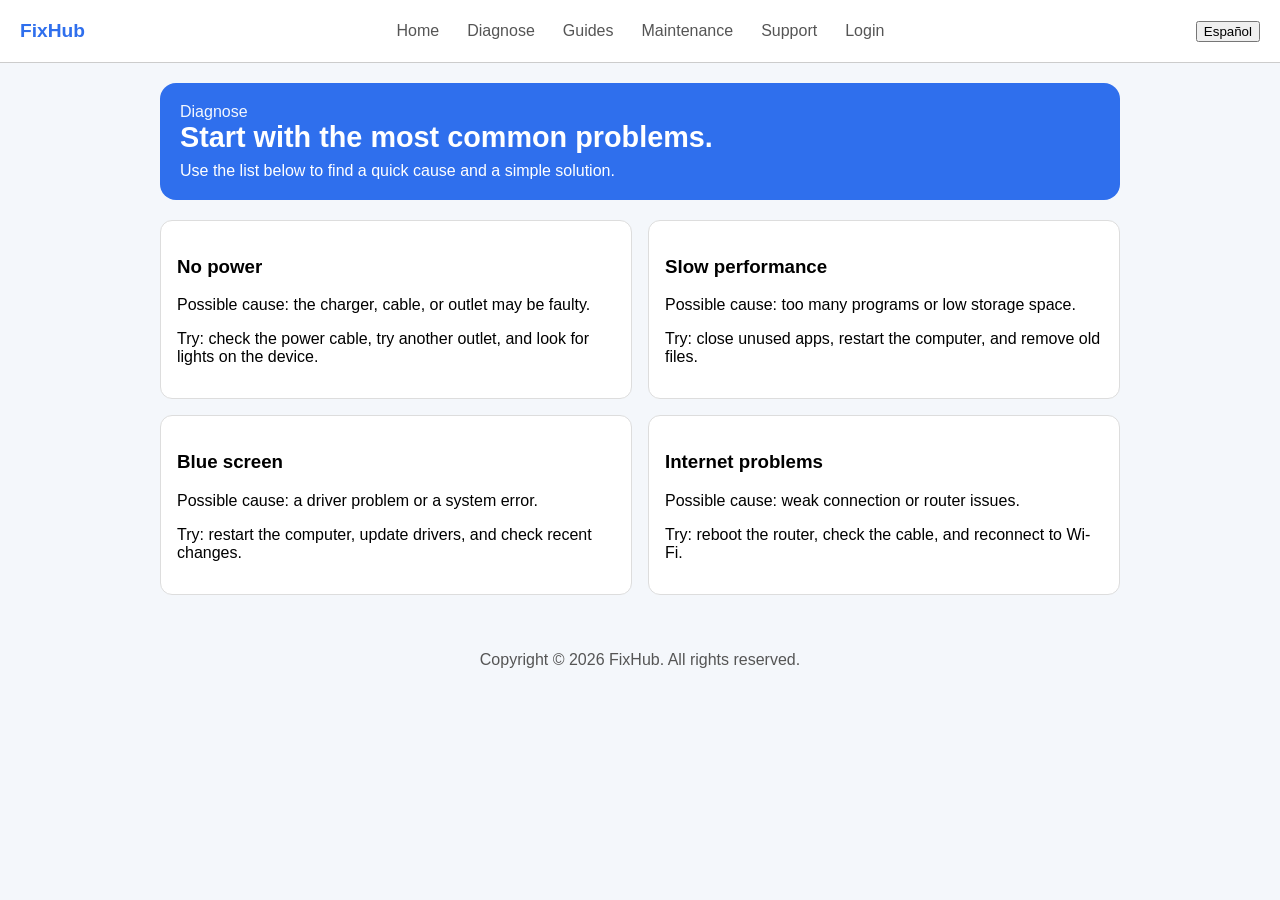
==== html/diagnose.html @ fea1ed96 "FixHub Files" ====
<!-- DIAGNOSE -->

<!DOCTYPE html>
<!-- PAGE LANGUAGE -->
<html lang="en">

<!-- HEAD BEGINNING -->
<head>
    <meta charset="UTF-8">
    <title>FixHub | Diagnose</title>
    <link rel="stylesheet" href="../css/myStyles.css">
</head>
<!-- HEAD ENDING -->

<!-- BODY BEGINNING -->
<body>
<!-- HEADER BEGINNING -->
<header class="header">
    <input type="checkbox" id="nav-toggle" class="nav-toggle">
    <a class="logo" href="index.html">FixHub</a>
    <label for="nav-toggle" class="hamburger"></label>
    <nav class="flex-nav" aria-label="navbar">
        <a href="index.html">Home</a>
        <a href="diagnose.html">Diagnose</a>
        <a href="guide.html">Guides</a>
        <a href="mainteinance.html">Maintenance</a>
        <a href="support.html">Support</a>
        <a class="login-btn" href="login.html">Login</a>
        <a class="logout-btn" href="../php/logout.php">Logout</a>
    </nav>
    <button id="langButton" class="lang-btn" type="button" aria-label="Switch language">Español</button>
</header>
<!-- HEADER ENDING -->

<!-- PAGE CONTENT BEGINNING -->
<main class="content">

<!-- PAGE HERO BEGINNING -->
<section class="hero">
    <div class="hero-content">
        <p class="tagline">Diagnose</p>
        <h1>Start with the most common problems.</h1>
        <p>Use the list below to find a quick cause and a simple solution.</p>
    </div>
</section>
<!-- PAGE HERO ENDING -->

<!-- DIAGNOSIS GRID BEGINNING -->
<section class="grid diag">


<!-- NO POWER -->
<article class="card">
    <h3>No power</h3>
    <p>Possible cause: the charger, cable, or outlet may be faulty.</p>
    <p>Try: check the power cable, try another outlet, and look for lights on the device.</p>
</article>

<!-- SLOW PERFORMANCE -->
<article class="card">
    <h3>Slow performance</h3>
    <p>Possible cause: too many programs or low storage space.</p>
    <p>Try: close unused apps, restart the computer, and remove old files.</p>
</article>

<!-- BLUE SCREEN -->
<article class="card">
    <h3>Blue screen</h3>
    <p>Possible cause: a driver problem or a system error.</p>
    <p>Try: restart the computer, update drivers, and check recent changes.</p>
</article>

<!-- INTERNET PROBLEMS -->
<article class="card">
    <h3>Internet problems</h3>
    <p>Possible cause: weak connection or router issues.</p>
    <p>Try: reboot the router, check the cable, and reconnect to Wi-Fi.</p>
</article>

</section>
<!-- DIAGNOSIS GRID ENDING -->

</main>
<!-- PAGE CONTENT ENDING -->

<!-- FOOTER BEGINNING -->
<footer class="footer">
    <p>Copyright © 2026 FixHub. All rights reserved.</p>
</footer>
<!-- FOOTER ENDING -->

<script src="../js/auth.js"></script>
</body> <!-- BODY ENDING -->
</html> <!-- HTML ENDING -->
---- css/myStyles.css ----
/* VARIABLES AND RESET */
/* This section defines global CSS variables and resets used across the whole site.
   It is shared by all HTML pages that include this stylesheet, such as index.html,
   diagnose.html, guide.html, login.html, etc. */
:root {
    --bg: #f4f7fb; /* Main page background color used in the app shell and auth pages. */
}

* {
    box-sizing: border-box; /* Ensures padding and borders are included inside each element's width/height. */
}

[hidden] {
    display: none !important;
}

.flex-nav a.login-btn,
.flex-nav a.logout-btn {
    display: none;
}

body {
    margin: 0; /* Removes default browser spacing around the page body. */
    font-family: Arial, Helvetica, sans-serif; /* Default typeface for all text in the project. */
    background: var(--bg); /* Applies the common soft-gray background to the page. */
}

a {
    color: inherit; /* Prevents links from forcing a different text color than their parent. */
    text-decoration: none; /* Removes default underline styling from links throughout the site. */
}

/* HEADER / NAVBAR beginning */
/* This block styles the top navigation bar displayed on pages such as index.html and all other sections.
   It sets the layout, spacing, colors, and the visual treatment of the logo and primary nav links. */
.header {
    display: flex; /* Makes the header content align in a single horizontal row. */
    justify-content: space-between; /* Pushes the logo to the left and the nav to the right. */
    align-items: center; /* Vertically centers everything inside the header. */
    padding: 16px 20px; /* Adds internal spacing around the header content. */
    background: #fff; /* White background for the top bar. */
    border-bottom: 1px solid #ccc; /* Subtle divider line under the header. */
}

.logo {
    font-size: 1.2rem; /* Sets the branding text size. */
    font-weight: 700; /* Makes the FixHub word stronger and more prominent. */
    color: #2f6fed; /* Blue brand color used for the logo. */
}

/* Desktop Navigation */
/* These rules control the main navigation layout on larger screens before the tablet/mobile breakpoints. */
.flex-nav {
    display: flex; /* Shows the nav items in a row. */
    flex-direction: row; /* Ensures they stay horizontally aligned. */
    gap: 12px; /* Adds consistent space between nav items. */
    align-items: center; /* Aligns text vertically within the nav row. */
}

.flex-nav a {
    padding: 6px 8px; /* Adds clickable space around each nav link. */
    color: #555; /* Neutral gray text for navigation item color. */
}

.flex-nav a:hover {
    color: #2f6fed; /* Blue hover color gives a subtle interactive highlight. */
}

.flex-nav a.logout-btn {
    color: #e53e3e;
}

.flex-nav a.logout-btn:hover {
    color: #b91c1c;
}

/* Hide mobile menu toggle on desktop */
/* The checkbox and hamburger icon are hidden on desktop because the full nav is already visible there. */
.nav-toggle {
    display: none;
}

.hamburger {
    display: none; /* Hidden by default; only used in mobile/tablet menu behavior. */
    width: 30px; /* Fixed width for the menu icon area. */
    height: 30px; /* Fixed height for consistent size. */
    background-image: url('../resources/menu.png'); /* Uses the custom menu icon asset in the resources folder. */
    background-size: contain; /* Scales the icon to fit the box without distortion. */
    background-repeat: no-repeat; /* Prevents tiling of the icon image. */
    background-position: center; /* Centers the icon visually inside its container. */
    cursor: pointer; /* Shows that the icon is clickable. */
    background-color: transparent; /* Keeps the background transparent so it blends with the header. */
    border: none; /* Removes the default button border. */
    padding: 0; /* Removes extra padding so the icon maintains its intended size. */
}

/* HEADER / NAVBAR ending */

/* RESPONSIVE NAVIGATION */
/* This section changes the header and navigation behavior when the viewport is smaller than desktop.
   It applies to all pages that use the shared layout, especially the home page and other content pages. */

/* Tablet Breakpoint (max-width: 1024px) */
/* This media query targets tablet-sized screens and keeps the navigation from feeling cramped.
   The header wraps onto multiple lines, the nav items spread more evenly, and the main content blocks
   switch into cleaner two-column proportions. */
@media (max-width: 1024px) {
    .header {
        flex-wrap: wrap; /* Allows the logo, nav, and language control to wrap when space runs tight. */
        gap: 12px 18px; /* Adds vertical and horizontal spacing between wrapped header elements. */
    }

    .flex-nav {
        display: flex; /* Keeps the nav visible and usable on tablets, instead of collapsing it. */
        flex: 1 1 100%; /* Makes the nav row take the full width of the header line before wrapping. */
        order: 3; /* Places the nav underneath the logo on smaller layouts. */
        flex-direction: row; /* Keeps links in a horizontal row for readability on tablet screens. */
        flex-wrap: wrap; /* Allows the nav items to wrap if there isn’t enough horizontal room. */
        justify-content: center; /* Centers the navigation links visually. */
        gap: 8px 14px; /* Creates compact spacing between links while preserving readability. */
        padding-top: 8px; /* Adds space between the nav and the header line above it. */
        border-top: 1px solid #ebeff5; /* Adds a soft divider line separating the nav from the header content. */
    }

    .flex-nav a {
        padding: 0; /* Removes extra clickable padding so the links sit cleaner without blue pill styling. */
        border-radius: 0; /* Keeps the nav links visually flat and minimal. */
        background: transparent; /* Removes any background fill that could distract from the layout. */
    }

    .hero {
        display: grid; /* Converts the hero section from a row layout to a cleaner grid layout on tablets. */
        grid-template-columns: 1.3fr 1fr; /* Gives the text column more space than the info panel column. */
        align-items: center; /* Keeps the two hero columns vertically aligned. */
    }

    .intro-panel {
        display: grid; /* Uses a 2-column configuration for the intro panel on tablet width. */
        grid-template-columns: 1.05fr 1.45fr; /* Gives the explanatory text column slightly more room. */
        align-items: center; /* Aligns the heading and paragraph sections vertically. */
        gap: 18px; /* Adds spacing between the title block and the body text. */
    }
}

/* Mobile Breakpoint (max-width: 768px) */
/* This media query is specifically for small mobile screens. It hides the desktop nav, shows the menu icon,
   and makes the nav appear as a collapsible vertical list triggered by the checkbox. */
@media (max-width: 768px) {
    .header {
        flex-wrap: wrap; /* Allows the header to wrap the logo and menu icon as needed. */
    }

    /* Show hamburger icon on mobile */
    .hamburger {
        display: block; /* Reveals the menu icon so the user can open the nav on phones. */
        order: 2; /* Places the icon after the logo in the header sequence. */
    }

    /* Hide nav by default on mobile */
    .flex-nav {
        display: none; /* Hides the nav list until the user taps the hamburger menu. */
        width: 100%; /* Makes the mobile nav span the full width under the header. */
        flex-direction: column; /* Stacks the links vertically for easy tapping. */
        gap: 0; /* Removes spacing between mobile links so they form a clean stacked list. */
        margin-top: 1rem; /* Adds space between the header and the hidden menu panel. */
        order: 3; /* Places the nav below the logo and menu icon. */
    }

    /* Show nav when checkbox is checked */
    .nav-toggle:checked ~ .flex-nav {
        display: flex; /* Displays the stacked mobile nav when the checkbox is checked by the hamburger label. */
    }

    .flex-nav a {
        padding: 10px 8px; /* Adds comfortable touch spacing to each menu item. */
    }

    /* Logo stays on first line on mobile */
    .logo {
        order: 1; /* Keeps the logo in the first slot of the header layout. */
    }
}

/* BUTTONS beginning */
/* These are the reusable call-to-action buttons used throughout the site, especially in the home hero section
   and on pages that need a standard primary or secondary action. */
.button {
    border: none; /* Removes default browser button border. */
    border-radius: 999px; /* Makes the buttons fully rounded for a modern pill shape. */
    padding: 8px 12px; /* Adds comfortable spacing inside the buttons. */
    background: #2f6fed; /* Primary blue button color used for the main action. */
    color: #fff; /* White text for strong contrast on blue buttons. */
    cursor: pointer; /* Shows click affordance. */
}

.button-primary {
    background: #1e56d6; /* Darker blue variation for the prominent CTA button. */
}

.button-secondary {
    background: #e8eefc; /* Light blue-gray background for secondary actions. */
    color: #2f6fed; /* Keeps the secondary text in the same blue brand color. */
}
/* BUTTONS ending*/

/* MAIN CONTAINER beginning */
/* This container controls the main content width and spacing on all primary pages, including index.html and other page templates. */
.content,
main {
    max-width: 1000px; /* Limits width so content does not stretch too wide on large screens. */
    margin: 0 auto; /* Centers the content block horizontally. */
    padding: 20px; /* Adds spacing around the main content area. */
}
/* MAIN CONTAINER ending */

.welcome-message {
    margin: 0 0 16px;
    color: #1e56d6;
    font-size: 1.35rem;
    font-weight: 700;
    text-align: center;
}

/* HERO SECTION beginning */
/* The hero block is the large promotional banner on the home page. It combines a headline, supporting text,
   CTA buttons, and a right-side information card in a single blue panel. */
.hero {
    display: flex; /* Uses a horizontal layout for the text and info panel. */
    gap: 20px; /* Adds space between the text column and the card column. */
    padding: 20px; /* Adds internal spacing inside the blue panel. */
    background: #2f6fed; /* Strong blue background gives the page a branded hero feel. */
    color: #fff; /* White text ensures readability over the blue background. */
    border-radius: 16px; /* Rounds the corners of the hero panel. */
    align-items: stretch; /* Makes both columns share the same height within the hero. */
    margin-bottom: 20px; /* Adds separation below the hero section. */
}

.hero-content {
    flex: 1; /* Allows the left text column to take available space. */
}

.hero h1 {
    margin: 0 0 8px; /* Removes default heading margin and adds space below the heading. */
    font-size: 1.8rem; /* Sets the main hero title size. */
}

.hero p {
    margin: 0; /* Removes default paragraph spacing in the hero content. */
}

/* Responsive Hero - Mobile (max-width: 768px) */
/* On mobile screens, the hero switches from a two-column card to a single-column stacked layout. */
@media (max-width: 768px) {
    .hero {
        flex-direction: column; /* Stacks the text and card vertically on small screens. */
        padding: 16px; /* Reduces spacing to fit narrow mobile screens better. */
    }

    .hero h1 {
        font-size: 1.5rem; /* Slightly reduces title size for smaller screens. */
    }
}

.hero-actions {
    display: flex; /* Puts the CTA buttons in a row. */
    gap: 10px; /* Adds spacing between the two buttons. */
    margin-top: 12px; /* Separates the button row from the hero paragraph. */
}

.hero-card {
    background: rgba(255, 255, 255, 0.15); /* Adds a subtle transparent white panel behind the right sidebar card. */
    padding: 16px; /* Creates spacing inside the card. */
    border-radius: 12px; /* Rounds the corners of the card. */
}

.tagline {
    opacity: 0.95; /* Slightly reduces contrast to make the uppercase/label text feel softer. */
    margin: 0 0 8px 0; /* Keeps spacing consistent around the label text. */
}
/* HERO SECTION ending */

/* INTRO PANEL beginning */
/* This section introduces the value proposition of the product beneath the hero banner, often used on the home page. */
.intro-panel {
    display: flex; /* Keeps the heading area and descriptive paragraph side by side on larger screens. */
    justify-content: space-between; /* Pushes the left heading block and right paragraph apart. */
    gap: 20px; /* Adds space between the columns. */
    margin-top: 20px; /* Creates space from the hero section above. */
    padding: 16px; /* Adds internal spacing to the panel. */
    background: #fff; /* White background for a clean card appearance. */
    border: 1px solid #ddd; /* Soft gray border to separate it from the page background. */
    border-radius: 12px; /* Rounds the panel corners. */
}
/* INTRO PANEL ending */

/* GRID CARDS beginning */
/* This block styles the reusable card grids used for feature tiles and other grouped content sections. */
.grid {
    display: grid; /* Establishes a CSS grid layout for all card groups. */
    gap: 16px; /* Gives consistent spacing between cards. */
    margin-top: 20px; /* Adds vertical space above each grid section. */
}

.grid.home {
    grid-template-columns: repeat(4, 1fr); /* Displays four equally sized feature cards across the home page. */
}

.grid.guides,
.grid.diag {
    grid-template-columns: repeat(2, 1fr); /* Uses a two-column layout for guide and diagnostic page listings. */
}

.card {
    background: #fff; /* White card background. */
    border: 1px solid #ddd; /* Light border with subtle separation from the page background. */
    border-radius: 12px; /* Rounds the corners to match the overall design language. */
    padding: 16px; /* Creates comfortable spacing inside each card. */
}

/* Responsive Grid - Tablet (max-width: 1024px) */
/* On tablets, feature cards reduce to two columns to prevent overly wide cards. */
@media (max-width: 1024px) {
    .grid.home {
        grid-template-columns: repeat(2, 1fr); /* Reflows the home feature cards from 4 columns to 2 columns. */
    }

    .grid.guides,
    .grid.diag {
        grid-template-columns: 1fr; /* Stacks guide and diagnose content into one column when space is limited. */
    }
}

/* Responsive Grid - Mobile (max-width: 768px) */
/* On phone screens, every content card collapses to a single column for easy reading. */
@media (max-width: 768px) {
    .grid.home {
        grid-template-columns: 1fr; /* Forces the home feature cards to stack vertically on mobile. */
    }

    .grid.guides,
    .grid.diag {
        grid-template-columns: 1fr; /* Keeps guide and diagnose lists readable in a single column. */
    }
}

.link {
    display: inline-block; /* Makes links behave like inline-block elements so spacing and margin work correctly. */
    margin-top: 10px; /* Adds space above the link relative to the nearby text. */
    color: #2f6fed; /* Uses the branded blue color for card links. */
}

.code-badge {
    display: inline-block; /* Treats the badge as a compact inline box that can size to its content. */
    padding: 4px 8px; /* Adds compact padding inside the badge. */
    background: #e8eefc; /* Light blue background to distinguish the badge visually. */
    border-radius: 999px; /* Makes the badge pill-shaped and modern. */
    color: #2f6fed; /* Keeps the badge text consistent with the site color palette. */
}

.actions {
    display: flex; /* Aligns action buttons or links in a row. */
    gap: 10px; /* Adds spacing between grouped action elements. */
    margin-top: 12px; /* Adds top spacing from previous content. */
}
/* GRID CARDS ending */

/* FOOTER beginning */
/* This footer styles the final site footer and keeps it simple, clean, and unobtrusive. */
.footer {
    text-align: center; /* Centers the footer content. */
    padding: 20px; /* Creates consistent spacing around the footer. */
    color: #555; /* Neutral gray text to keep the footer understated. */
}
/* FOOTER ending */

/* AUTH PAGES beginning */
/* This block styles the login/register-style pages, which use a two-panel layout with an intro section and a form card. */
.auth-body {
    min-height: 100vh; /* Forces the background and content area to fill the full viewport height. */
    background: var(--bg); /* Uses the global background color for consistent page appearance. */
}

.auth-page {
    max-width: 900px; /* Keeps auth content from becoming too wide on large screens. */
    margin: 20px auto 0; /* Centers the page and adds spacing above it. */
}

.auth-layout {
    display: grid; /* Uses a two-column grid for the intro panel and form. */
    grid-template-columns: 1fr 1fr; /* Divides the auth layout into equal columns. */
    gap: 16px; /* Adds space between the intro section and the form card. */
}

.auth-intro,
.auth-card {
    background: #fff; /* White cards keep the auth panels visually consistent. */
    border: 1px solid #ddd; /* Thin border to distinguish the panels from the page background. */
    border-radius: 12px; /* Rounds the corners for the auth panels. */
    padding: 16px; /* Adds internal spacing inside each panel. */
}

.auth-form {
    display: flex; /* Uses a column layout for form fields stacked vertically. */
    flex-direction: column; /* Stacks inputs and controls one below the other. */
    gap: 8px; /* Adds spacing between form elements. */
}

.auth-form input {
    padding: 8px; /* Gives input fields enough vertical and horizontal padding for usability. */
    border: 1px solid #ddd; /* Border matches the rest of the site's layout. */
    border-radius: 8px; /* Rounds the input corners for a modern appearance. */
}

.auth-link {
    margin-top: 10px; /* Adds spacing above the secondary login/register text. */
    color: #555; /* Neutral text color for the helper link row. */
}

.auth-link a {
    color: #2f6fed; /* Makes the link appear interactive and consistent with the brand blue. */
}

/* Responsive Auth Layout - Mobile (max-width: 768px) */
/* On small screens, the two-column auth layout collapses into a single-column stack. */
@media (max-width: 768px) {
    .auth-layout {
        grid-template-columns: 1fr; /* Forces the auth panels to stack vertically on mobile. */
    }

    .auth-page {
        margin: 20px auto 0; /* Keeps the same centered spacing on mobile. */
    }
}
/* AUTH PAGES ending */
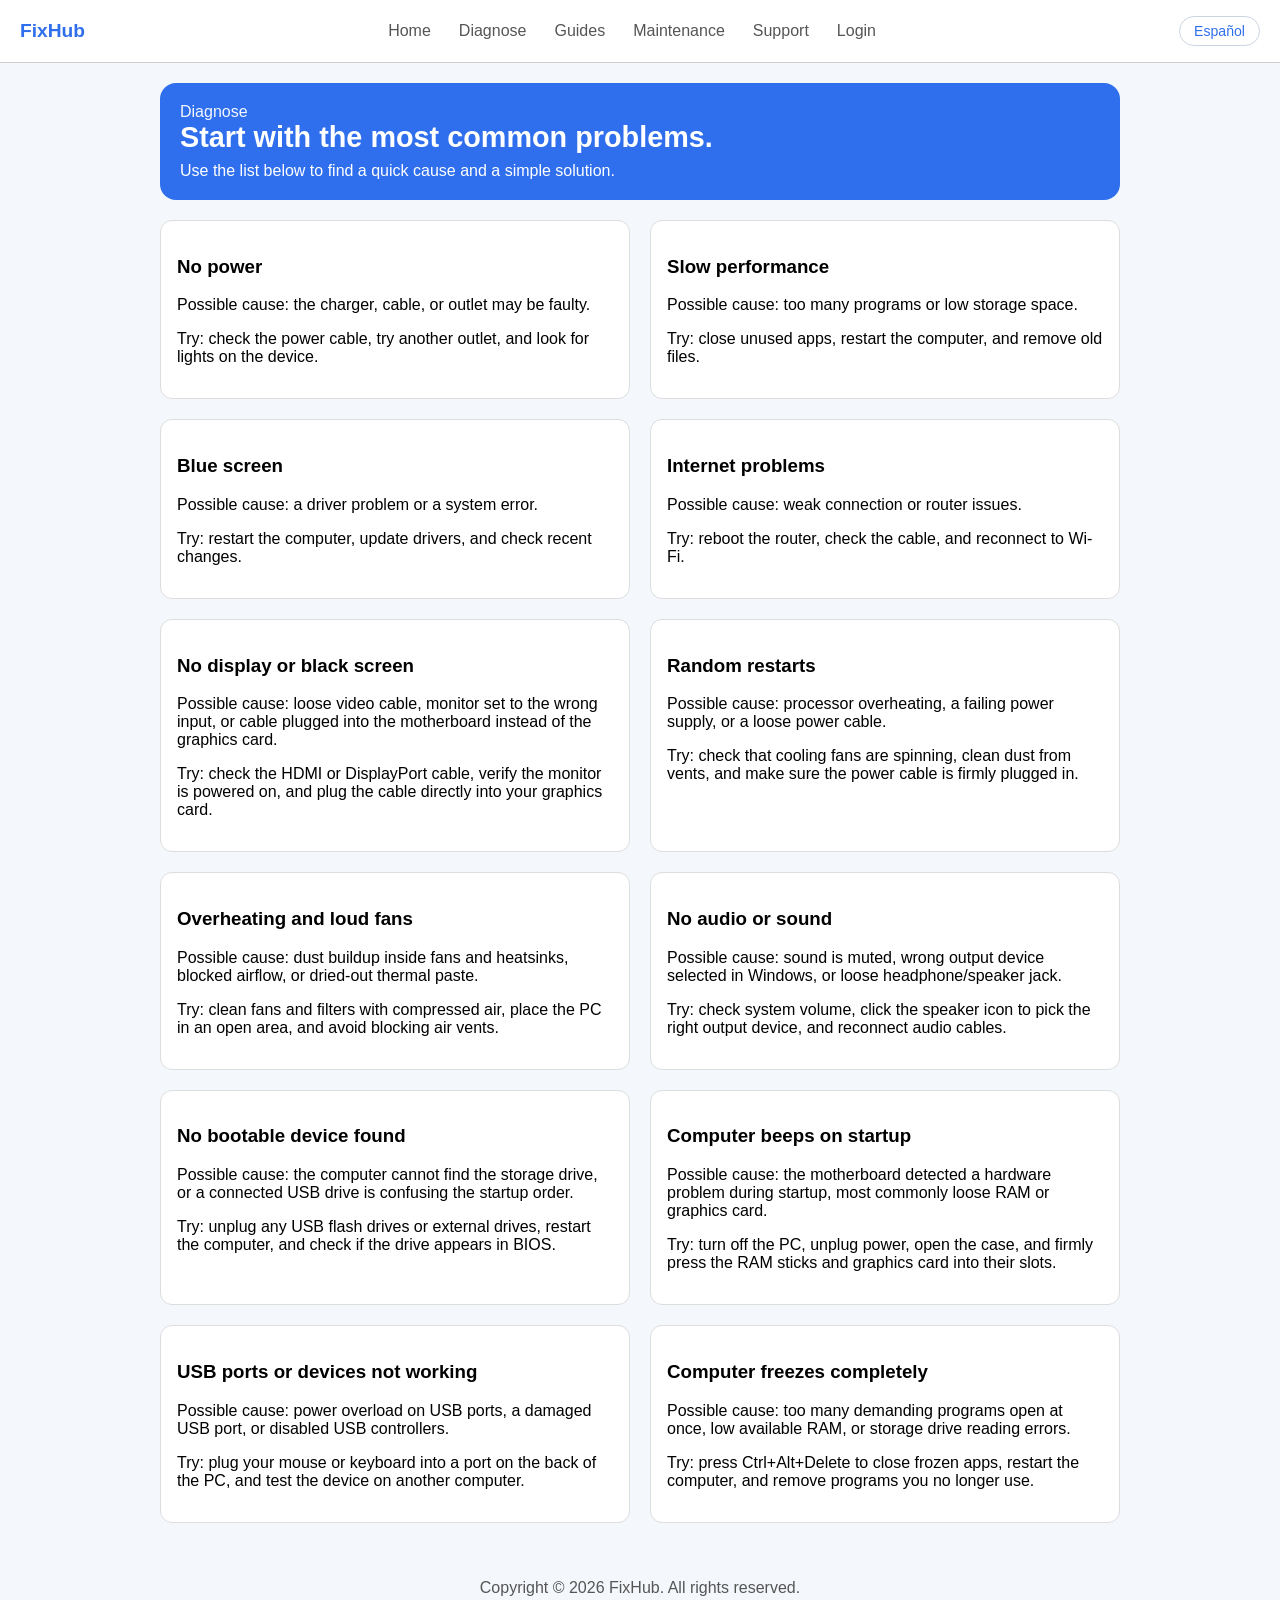
==== commit 0757a3bb: "We added content" ====
--- a/html/diagnose.html
+++ b/html/diagnose.html
@@ -5,90 +5,173 @@
 <html lang="en">
 
 <!-- HEAD BEGINNING -->
+
 <head>
     <meta charset="UTF-8">
+    <meta name="viewport" content="width=device-width, initial-scale=1.0">
     <title>FixHub | Diagnose</title>
     <link rel="stylesheet" href="../css/myStyles.css">
 </head>
 <!-- HEAD ENDING -->
 
 <!-- BODY BEGINNING -->
+
 <body>
-<!-- HEADER BEGINNING -->
-<header class="header">
-    <input type="checkbox" id="nav-toggle" class="nav-toggle">
-    <a class="logo" href="index.html">FixHub</a>
-    <label for="nav-toggle" class="hamburger"></label>
-    <nav class="flex-nav" aria-label="navbar">
-        <a href="index.html">Home</a>
-        <a href="diagnose.html">Diagnose</a>
-        <a href="guide.html">Guides</a>
-        <a href="mainteinance.html">Maintenance</a>
-        <a href="support.html">Support</a>
-        <a class="login-btn" href="login.html">Login</a>
-        <a class="logout-btn" href="../php/logout.php">Logout</a>
-    </nav>
-    <button id="langButton" class="lang-btn" type="button" aria-label="Switch language">Español</button>
-</header>
-<!-- HEADER ENDING -->
+    <script src="../js/translations.js"></script>
+    <!-- HEADER BEGINNING -->
+    <header class="header">
+        <input type="checkbox" id="nav-toggle" class="nav-toggle">
+        <a class="logo" href="index.html">FixHub</a>
+        <label for="nav-toggle" class="hamburger"></label>
+        <nav class="flex-nav" aria-label="navbar">
+            <a data-i18n-block="navHome" href="index.html">Home</a>
+            <a data-i18n-block="navDiagnose" href="diagnose.html">Diagnose</a>
+            <a data-i18n-block="navGuides" href="guide.html">Guides</a>
+            <a data-i18n-block="navMaintenance" href="mainteinance.html">Maintenance</a>
+            <a data-i18n-block="navSupport" href="support.html">Support</a>
+            <a data-i18n-block="navLogin" class="login-btn" href="login.html">Login</a>
+            <a data-i18n-block="navLogout" class="logout-btn" href="../php/logout.php">Logout</a>
+        </nav>
+        <button id="lang-btn" onclick="toggleLanguage()">Español</button>
+    </header>
+    <!-- HEADER ENDING -->
 
-<!-- PAGE CONTENT BEGINNING -->
-<main class="content">
+    <!-- PAGE CONTENT BEGINNING -->
+    <main class="content">
 
-<!-- PAGE HERO BEGINNING -->
-<section class="hero">
-    <div class="hero-content">
-        <p class="tagline">Diagnose</p>
-        <h1>Start with the most common problems.</h1>
-        <p>Use the list below to find a quick cause and a simple solution.</p>
-    </div>
-</section>
-<!-- PAGE HERO ENDING -->
+        <!-- PAGE HERO BEGINNING -->
+        <section class="hero">
+            <div class="hero-content">
+                <p data-i18n-block="heroDiagnoseTagline" class="tagline">Diagnose</p>
+                <h1 data-i18n-block="heroDiagnoseSubTitle">Start with the most common problems.</h1>
+                <p data-i18n-block="heroDiagnoseText">Use the list below to find a quick cause and a simple solution.
+                </p>
+            </div>
+        </section>
+        <!-- PAGE HERO ENDING -->
 
-<!-- DIAGNOSIS GRID BEGINNING -->
-<section class="grid diag">
+        <!-- DIAGNOSIS GRID BEGINNING -->
+        <section class="grid diag">
 
+            <!-- NO POWER -->
+            <article class="card">
+                <h3 data-i18n-block="heroDiagnoseNoPower">No power</h3>
+                <p data-i18n-block="heroDiagnoseNoPowerDesc">Possible cause: the charger, cable, or outlet may be
+                    faulty.</p>
+                <p data-i18n-block="heroDiagnoseNoPowerText">Try: check the power cable, try another outlet, and look
+                    for lights on the device.</p>
+            </article>
 
-<!-- NO POWER -->
-<article class="card">
-    <h3>No power</h3>
-    <p>Possible cause: the charger, cable, or outlet may be faulty.</p>
-    <p>Try: check the power cable, try another outlet, and look for lights on the device.</p>
-</article>
+            <!-- SLOW PERFORMANCE -->
+            <article class="card">
+                <h3 data-i18n-block="heroDiagnoseSlowPerformance">Slow performance</h3>
+                <p data-i18n-block="heroDiagnoseSlowPerformanceDesc">Possible cause: too many programs or low storage
+                    space.</p>
+                <p data-i18n-block="heroDiagnoseSlowPerformanceText">Try: close unused apps, restart the computer, and
+                    remove old files.</p>
+            </article>
 
-<!-- SLOW PERFORMANCE -->
-<article class="card">
-    <h3>Slow performance</h3>
-    <p>Possible cause: too many programs or low storage space.</p>
-    <p>Try: close unused apps, restart the computer, and remove old files.</p>
-</article>
+            <!-- BLUE SCREEN -->
+            <article class="card">
+                <h3 data-i18n-block="BlueScreenTitle">Blue screen</h3>
+                <p data-i18n-block="BlueScreenCause">Possible cause: a driver problem or a system error.</p>
+                <p data-i18n-block="BlueScreenTry">Try: restart the computer, update drivers, and check recent changes.
+                </p>
+            </article>
 
-<!-- BLUE SCREEN -->
-<article class="card">
-    <h3>Blue screen</h3>
-    <p>Possible cause: a driver problem or a system error.</p>
-    <p>Try: restart the computer, update drivers, and check recent changes.</p>
-</article>
+            <!-- INTERNET PROBLEMS -->
+            <article class="card">
+                <h3 data-i18n-block="InternetProblemTitle">Internet problems</h3>
+                <p data-i18n-block="InternetProblemCause">Possible cause: weak connection or router issues.</p>
+                <p data-i18n-block="InternetProblemTry">Try: reboot the router, check the cable, and reconnect to Wi-Fi.
+                </p>
+            </article>
 
-<!-- INTERNET PROBLEMS -->
-<article class="card">
-    <h3>Internet problems</h3>
-    <p>Possible cause: weak connection or router issues.</p>
-    <p>Try: reboot the router, check the cable, and reconnect to Wi-Fi.</p>
-</article>
+            <!-- NO DISPLAY / BLACK SCREEN -->
+            <article class="card">
+                <h3 data-i18n-block="DiagnoseNoDisplayTitle">No display or black screen</h3>
+                <p data-i18n-block="DiagnoseNoDisplayDesc">Possible cause: loose video cable, monitor set to the wrong
+                    input, or cable plugged into the motherboard instead of the graphics card.</p>
+                <p data-i18n-block="DiagnoseNoDisplayTry">Try: check the HDMI or DisplayPort cable, verify the monitor
+                    is powered on, and plug the cable directly into your graphics card.</p>
+            </article>
 
-</section>
-<!-- DIAGNOSIS GRID ENDING -->
+            <!-- RANDOM RESTARTS -->
+            <article class="card">
+                <h3 data-i18n-block="DiagnoseRandomRestartTitle">Random restarts</h3>
+                <p data-i18n-block="DiagnoseRandomRestartDesc">Possible cause: processor overheating, a failing power
+                    supply, or a loose power cable.</p>
+                <p data-i18n-block="DiagnoseRandomRestartTry">Try: check that cooling fans are spinning, clean dust from
+                    vents, and make sure the power cable is firmly plugged in.</p>
+            </article>
 
-</main>
-<!-- PAGE CONTENT ENDING -->
+            <!-- OVERHEATING & LOUD FANS -->
+            <article class="card">
+                <h3 data-i18n-block="DiagnoseOverheatingTitle">Overheating and loud fans</h3>
+                <p data-i18n-block="DiagnoseOverheatingDesc">Possible cause: dust buildup inside fans and heatsinks,
+                    blocked airflow, or dried-out thermal paste.</p>
+                <p data-i18n-block="DiagnoseOverheatingTry">Try: clean fans and filters with compressed air, place the
+                    PC in an open area, and avoid blocking air vents.</p>
+            </article>
 
-<!-- FOOTER BEGINNING -->
-<footer class="footer">
-    <p>Copyright © 2026 FixHub. All rights reserved.</p>
-</footer>
-<!-- FOOTER ENDING -->
+            <!-- NO AUDIO -->
+            <article class="card">
+                <h3 data-i18n-block="DiagnoseNoAudioTitle">No audio or sound</h3>
+                <p data-i18n-block="DiagnoseNoAudioDesc">Possible cause: sound is muted, wrong output device selected in
+                    Windows, or loose headphone/speaker jack.</p>
+                <p data-i18n-block="DiagnoseNoAudioTry">Try: check system volume, click the speaker icon to pick the
+                    right output device, and reconnect audio cables.</p>
+            </article>
 
-<script src="../js/auth.js"></script>
+            <!-- NO BOOTABLE DEVICE -->
+            <article class="card">
+                <h3 data-i18n-block="DiagnoseNoBootTitle">No bootable device found</h3>
+                <p data-i18n-block="DiagnoseNoBootDesc">Possible cause: the computer cannot find the storage drive, or a
+                    connected USB drive is confusing the startup order.</p>
+                <p data-i18n-block="DiagnoseNoBootTry">Try: unplug any USB flash drives or external drives, restart the
+                    computer, and check if the drive appears in BIOS.</p>
+            </article>
+
+            <!-- BEEP CODES -->
+            <article class="card">
+                <h3 data-i18n-block="DiagnoseBeepCodesTitle">Computer beeps on startup</h3>
+                <p data-i18n-block="DiagnoseBeepCodesDesc">Possible cause: the motherboard detected a hardware problem
+                    during startup, most commonly loose RAM or graphics card.</p>
+                <p data-i18n-block="DiagnoseBeepCodesTry">Try: turn off the PC, unplug power, open the case, and firmly
+                    press the RAM sticks and graphics card into their slots.</p>
+            </article>
+
+            <!-- USB PROBLEMS -->
+            <article class="card">
+                <h3 data-i18n-block="DiagnoseUsbProblemTitle">USB ports or devices not working</h3>
+                <p data-i18n-block="DiagnoseUsbProblemDesc">Possible cause: power overload on USB ports, a damaged USB
+                    port, or disabled USB controllers.</p>
+                <p data-i18n-block="DiagnoseUsbProblemTry">Try: plug your mouse or keyboard into a port on the back of
+                    the PC, and test the device on another computer.</p>
+            </article>
+
+            <!-- COMPUTER FREEZING -->
+            <article class="card">
+                <h3 data-i18n-block="DiagnoseFreezingTitle">Computer freezes completely</h3>
+                <p data-i18n-block="DiagnoseFreezingDesc">Possible cause: too many demanding programs open at once, low
+                    available RAM, or storage drive reading errors.</p>
+                <p data-i18n-block="DiagnoseFreezingTry">Try: press Ctrl+Alt+Delete to close frozen apps, restart the
+                    computer, and remove programs you no longer use.</p>
+            </article>
+
+        </section>
+        <!-- DIAGNOSIS GRID ENDING -->
+
+    </main>
+    <!-- PAGE CONTENT ENDING -->
+
+    <!-- FOOTER BEGINNING -->
+    <footer class="footer">
+        <p data-i18n-block="footerText">Copyright © 2026 FixHub. All rights reserved.</p>
+    </footer>
+    <!-- FOOTER ENDING -->
+
+    <script src="../js/auth.js"></script>
 </body> <!-- BODY ENDING -->
-</html> <!-- HTML ENDING -->
+
+</html> <!-- HTML ENDING -->
--- a/css/myStyles.css
+++ b/css/myStyles.css
@@ -3,11 +3,13 @@
    It is shared by all HTML pages that include this stylesheet, such as index.html,
    diagnose.html, guide.html, login.html, etc. */
 :root {
-    --bg: #f4f7fb; /* Main page background color used in the app shell and auth pages. */
+    --bg: #f4f7fb;
+    /* Main page background color used in the app shell and auth pages. */
 }
 
 * {
-    box-sizing: border-box; /* Ensures padding and borders are included inside each element's width/height. */
+    box-sizing: border-box;
+    /* Ensures padding and borders are included inside each element's width/height. */
 }
 
 [hidden] {
@@ -20,50 +22,71 @@
 }
 
 body {
-    margin: 0; /* Removes default browser spacing around the page body. */
-    font-family: Arial, Helvetica, sans-serif; /* Default typeface for all text in the project. */
-    background: var(--bg); /* Applies the common soft-gray background to the page. */
+    margin: 0;
+    /* Removes default browser spacing around the page body. */
+    font-family: Arial, Helvetica, sans-serif;
+    /* Default typeface for all text in the project. */
+    background: var(--bg);
+    /* Applies the common soft-gray background to the page. */
 }
 
 a {
-    color: inherit; /* Prevents links from forcing a different text color than their parent. */
-    text-decoration: none; /* Removes default underline styling from links throughout the site. */
+    color: inherit;
+    /* Prevents links from forcing a different text color than their parent. */
+    text-decoration: none;
+    /* Removes default underline styling from links throughout the site. */
 }
 
 /* HEADER / NAVBAR beginning */
 /* This block styles the top navigation bar displayed on pages such as index.html and all other sections.
    It sets the layout, spacing, colors, and the visual treatment of the logo and primary nav links. */
 .header {
-    display: flex; /* Makes the header content align in a single horizontal row. */
-    justify-content: space-between; /* Pushes the logo to the left and the nav to the right. */
-    align-items: center; /* Vertically centers everything inside the header. */
-    padding: 16px 20px; /* Adds internal spacing around the header content. */
-    background: #fff; /* White background for the top bar. */
-    border-bottom: 1px solid #ccc; /* Subtle divider line under the header. */
+    display: flex;
+    /* Makes the header content align in a single horizontal row. */
+    justify-content: space-between;
+    /* Pushes the logo to the left and the nav to the right. */
+    align-items: center;
+    /* Vertically centers everything inside the header. */
+    padding: 16px 20px;
+    /* Adds internal spacing around the header content. */
+    background: #fff;
+    /* White background for the top bar. */
+    border-bottom: 1px solid #ccc;
+    /* Subtle divider line under the header. */
 }
 
 .logo {
-    font-size: 1.2rem; /* Sets the branding text size. */
-    font-weight: 700; /* Makes the FixHub word stronger and more prominent. */
-    color: #2f6fed; /* Blue brand color used for the logo. */
+    font-size: 1.2rem;
+    /* Sets the branding text size. */
+    font-weight: 700;
+    /* Makes the FixHub word stronger and more prominent. */
+    color: #2f6fed;
+    /* Blue brand color used for the logo. */
 }
 
 /* Desktop Navigation */
 /* These rules control the main navigation layout on larger screens before the tablet/mobile breakpoints. */
 .flex-nav {
-    display: flex; /* Shows the nav items in a row. */
-    flex-direction: row; /* Ensures they stay horizontally aligned. */
-    gap: 12px; /* Adds consistent space between nav items. */
-    align-items: center; /* Aligns text vertically within the nav row. */
+    display: flex;
+    /* Shows the nav items in a row. */
+    flex-direction: row;
+    /* Ensures they stay horizontally aligned. */
+    gap: 12px;
+    /* Adds consistent space between nav items. */
+    align-items: center;
+    /* Aligns text vertically within the nav row. */
 }
 
 .flex-nav a {
-    padding: 6px 8px; /* Adds clickable space around each nav link. */
-    color: #555; /* Neutral gray text for navigation item color. */
+    padding: 6px 8px;
+    /* Adds clickable space around each nav link. */
+    color: #555;
+    /* Neutral gray text for navigation item color. */
 }
 
 .flex-nav a:hover {
-    color: #2f6fed; /* Blue hover color gives a subtle interactive highlight. */
+    color: #2f6fed;
+    /* Blue hover color gives a subtle interactive highlight. */
 }
 
 .flex-nav a.logout-btn {
@@ -81,17 +104,28 @@
 }
 
 .hamburger {
-    display: none; /* Hidden by default; only used in mobile/tablet menu behavior. */
-    width: 30px; /* Fixed width for the menu icon area. */
-    height: 30px; /* Fixed height for consistent size. */
-    background-image: url('../resources/menu.png'); /* Uses the custom menu icon asset in the resources folder. */
-    background-size: contain; /* Scales the icon to fit the box without distortion. */
-    background-repeat: no-repeat; /* Prevents tiling of the icon image. */
-    background-position: center; /* Centers the icon visually inside its container. */
-    cursor: pointer; /* Shows that the icon is clickable. */
-    background-color: transparent; /* Keeps the background transparent so it blends with the header. */
-    border: none; /* Removes the default button border. */
-    padding: 0; /* Removes extra padding so the icon maintains its intended size. */
+    display: none;
+    /* Hidden by default; only used in mobile/tablet menu behavior. */
+    width: 30px;
+    /* Fixed width for the menu icon area. */
+    height: 30px;
+    /* Fixed height for consistent size. */
+    background-image: url('../resources/menu.png');
+    /* Uses the custom menu icon asset in the resources folder. */
+    background-size: contain;
+    /* Scales the icon to fit the box without distortion. */
+    background-repeat: no-repeat;
+    /* Prevents tiling of the icon image. */
+    background-position: center;
+    /* Centers the icon visually inside its container. */
+    cursor: pointer;
+    /* Shows that the icon is clickable. */
+    background-color: transparent;
+    /* Keeps the background transparent so it blends with the header. */
+    border: none;
+    /* Removes the default button border. */
+    padding: 0;
+    /* Removes extra padding so the icon maintains its intended size. */
 }
 
 /* HEADER / NAVBAR ending */
@@ -106,39 +140,60 @@
    switch into cleaner two-column proportions. */
 @media (max-width: 1024px) {
     .header {
-        flex-wrap: wrap; /* Allows the logo, nav, and language control to wrap when space runs tight. */
-        gap: 12px 18px; /* Adds vertical and horizontal spacing between wrapped header elements. */
+        flex-wrap: wrap;
+        /* Allows the logo, nav, and language control to wrap when space runs tight. */
+        gap: 12px 18px;
+        /* Adds vertical and horizontal spacing between wrapped header elements. */
     }
 
     .flex-nav {
-        display: flex; /* Keeps the nav visible and usable on tablets, instead of collapsing it. */
-        flex: 1 1 100%; /* Makes the nav row take the full width of the header line before wrapping. */
-        order: 3; /* Places the nav underneath the logo on smaller layouts. */
-        flex-direction: row; /* Keeps links in a horizontal row for readability on tablet screens. */
-        flex-wrap: wrap; /* Allows the nav items to wrap if there isn’t enough horizontal room. */
-        justify-content: center; /* Centers the navigation links visually. */
-        gap: 8px 14px; /* Creates compact spacing between links while preserving readability. */
-        padding-top: 8px; /* Adds space between the nav and the header line above it. */
-        border-top: 1px solid #ebeff5; /* Adds a soft divider line separating the nav from the header content. */
+        display: flex;
+        /* Keeps the nav visible and usable on tablets, instead of collapsing it. */
+        flex: 1 1 100%;
+        /* Makes the nav row take the full width of the header line before wrapping. */
+        order: 3;
+        /* Places the nav underneath the logo on smaller layouts. */
+        flex-direction: row;
+        /* Keeps links in a horizontal row for readability on tablet screens. */
+        flex-wrap: wrap;
+        /* Allows the nav items to wrap if there isn’t enough horizontal room. */
+        justify-content: center;
+        /* Centers the navigation links visually. */
+        gap: 8px 14px;
+        /* Creates compact spacing between links while preserving readability. */
+        padding-top: 8px;
+        /* Adds space between the nav and the header line above it. */
+        border-top: 1px solid #ebeff5;
+        /* Adds a soft divider line separating the nav from the header content. */
     }
 
     .flex-nav a {
-        padding: 0; /* Removes extra clickable padding so the links sit cleaner without blue pill styling. */
-        border-radius: 0; /* Keeps the nav links visually flat and minimal. */
-        background: transparent; /* Removes any background fill that could distract from the layout. */
+        padding: 0;
+        /* Removes extra clickable padding so the links sit cleaner without blue pill styling. */
+        border-radius: 0;
+        /* Keeps the nav links visually flat and minimal. */
+        background: transparent;
+        /* Removes any background fill that could distract from the layout. */
     }
 
     .hero {
-        display: grid; /* Converts the hero section from a row layout to a cleaner grid layout on tablets. */
-        grid-template-columns: 1.3fr 1fr; /* Gives the text column more space than the info panel column. */
-        align-items: center; /* Keeps the two hero columns vertically aligned. */
+        display: grid;
+        /* Converts the hero section from a row layout to a cleaner grid layout on tablets. */
+        grid-template-columns: 1.3fr 1fr;
+        /* Gives the text column more space than the info panel column. */
+        align-items: center;
+        /* Keeps the two hero columns vertically aligned. */
     }
 
     .intro-panel {
-        display: grid; /* Uses a 2-column configuration for the intro panel on tablet width. */
-        grid-template-columns: 1.05fr 1.45fr; /* Gives the explanatory text column slightly more room. */
-        align-items: center; /* Aligns the heading and paragraph sections vertically. */
-        gap: 18px; /* Adds spacing between the title block and the body text. */
+        display: grid;
+        /* Uses a 2-column configuration for the intro panel on tablet width. */
+        grid-template-columns: 1.05fr 1.45fr;
+        /* Gives the explanatory text column slightly more room. */
+        align-items: center;
+        /* Aligns the heading and paragraph sections vertically. */
+        gap: 18px;
+        /* Adds spacing between the title block and the body text. */
     }
 }
 
@@ -147,70 +202,125 @@
    and makes the nav appear as a collapsible vertical list triggered by the checkbox. */
 @media (max-width: 768px) {
     .header {
-        flex-wrap: wrap; /* Allows the header to wrap the logo and menu icon as needed. */
+        flex-wrap: wrap;
+        /* Allows the header to wrap the logo and menu icon as needed. */
     }
 
     /* Show hamburger icon on mobile */
     .hamburger {
-        display: block; /* Reveals the menu icon so the user can open the nav on phones. */
-        order: 2; /* Places the icon after the logo in the header sequence. */
+        display: block;
+        /* Reveals the menu icon so the user can open the nav on phones. */
+        order: 2;
+        /* Places the icon after the logo in the header sequence. */
     }
 
     /* Hide nav by default on mobile */
     .flex-nav {
-        display: none; /* Hides the nav list until the user taps the hamburger menu. */
-        width: 100%; /* Makes the mobile nav span the full width under the header. */
-        flex-direction: column; /* Stacks the links vertically for easy tapping. */
-        gap: 0; /* Removes spacing between mobile links so they form a clean stacked list. */
-        margin-top: 1rem; /* Adds space between the header and the hidden menu panel. */
-        order: 3; /* Places the nav below the logo and menu icon. */
+        display: none;
+        /* Hides the nav list until the user taps the hamburger menu. */
+        width: 100%;
+        /* Makes the mobile nav span the full width under the header. */
+        flex-direction: column;
+        /* Stacks the links vertically for easy tapping. */
+        gap: 0;
+        /* Removes spacing between mobile links so they form a clean stacked list. */
+        margin-top: 1rem;
+        /* Adds space between the header and the hidden menu panel. */
+        order: 3;
+        /* Places the nav below the logo and menu icon. */
     }
 
     /* Show nav when checkbox is checked */
-    .nav-toggle:checked ~ .flex-nav {
-        display: flex; /* Displays the stacked mobile nav when the checkbox is checked by the hamburger label. */
+    .nav-toggle:checked~.flex-nav {
+        display: flex;
+        /* Displays the stacked mobile nav when the checkbox is checked by the hamburger label. */
     }
 
     .flex-nav a {
-        padding: 10px 8px; /* Adds comfortable touch spacing to each menu item. */
+        padding: 10px 8px;
+        /* Adds comfortable touch spacing to each menu item. */
     }
 
     /* Logo stays on first line on mobile */
     .logo {
-        order: 1; /* Keeps the logo in the first slot of the header layout. */
+        order: 1;
+        /* Keeps the logo in the first slot of the header layout. */
     }
 }
 
 /* BUTTONS beginning */
 /* These are the reusable call-to-action buttons used throughout the site, especially in the home hero section
    and on pages that need a standard primary or secondary action. */
-.button {
-    border: none; /* Removes default browser button border. */
-    border-radius: 999px; /* Makes the buttons fully rounded for a modern pill shape. */
-    padding: 8px 12px; /* Adds comfortable spacing inside the buttons. */
-    background: #2f6fed; /* Primary blue button color used for the main action. */
-    color: #fff; /* White text for strong contrast on blue buttons. */
-    cursor: pointer; /* Shows click affordance. */
+.button,
+button,
+#lang-btn {
+    border: none;
+    /* Removes default browser button border. */
+    border-radius: 999px;
+    /* Makes the buttons fully rounded for a modern pill shape. */
+    padding: 8px 16px;
+    /* Adds comfortable spacing inside the buttons. */
+    background: #2f6fed;
+    /* Primary blue button color used for the main action. */
+    color: #fff;
+    /* White text for strong contrast on blue buttons. */
+    cursor: pointer;
+    /* Shows click affordance. */
+    text-align: center;
+    text-decoration: none;
+    display: inline-block;
+    font-size: 0.95rem;
+    font-family: inherit;
+    transition-duration: 0.4s;
+    transition-property: box-shadow, background-color, transform;
+}
+
+.button:hover,
+button:hover,
+#lang-btn:hover,
+.button2:hover {
+    box-shadow: 0 8px 16px 0 rgba(0, 0, 0, 0.6);
+}
+
+.button1 {
+    box-shadow: 0 8px 16px 0 rgba(0, 0, 0, 0.6);
 }
 
 .button-primary {
-    background: #1e56d6; /* Darker blue variation for the prominent CTA button. */
+    background: #1e56d6;
+    /* Darker blue variation for the prominent CTA button. */
 }
 
 .button-secondary {
-    background: #e8eefc; /* Light blue-gray background for secondary actions. */
-    color: #2f6fed; /* Keeps the secondary text in the same blue brand color. */
-}
+    background: #e8eefc;
+    /* Light blue-gray background for secondary actions. */
+    color: #2f6fed;
+    /* Keeps the secondary text in the same blue brand color. */
+}
+
+#lang-btn {
+    background: #fff;
+    color: #2f6fed;
+    border: 1px solid #cbd5e1;
+    font-size: 0.88rem;
+    font-weight: 500;
+    padding: 6px 14px;
+}
+
 /* BUTTONS ending*/
 
 /* MAIN CONTAINER beginning */
 /* This container controls the main content width and spacing on all primary pages, including index.html and other page templates. */
 .content,
 main {
-    max-width: 1000px; /* Limits width so content does not stretch too wide on large screens. */
-    margin: 0 auto; /* Centers the content block horizontally. */
-    padding: 20px; /* Adds spacing around the main content area. */
-}
+    max-width: 1000px;
+    /* Limits width so content does not stretch too wide on large screens. */
+    margin: 0 auto;
+    /* Centers the content block horizontally. */
+    padding: 20px;
+    /* Adds spacing around the main content area. */
+}
+
 /* MAIN CONTAINER ending */
 
 .welcome-message {
@@ -225,108 +335,162 @@
 /* The hero block is the large promotional banner on the home page. It combines a headline, supporting text,
    CTA buttons, and a right-side information card in a single blue panel. */
 .hero {
-    display: flex; /* Uses a horizontal layout for the text and info panel. */
-    gap: 20px; /* Adds space between the text column and the card column. */
-    padding: 20px; /* Adds internal spacing inside the blue panel. */
-    background: #2f6fed; /* Strong blue background gives the page a branded hero feel. */
-    color: #fff; /* White text ensures readability over the blue background. */
-    border-radius: 16px; /* Rounds the corners of the hero panel. */
-    align-items: stretch; /* Makes both columns share the same height within the hero. */
-    margin-bottom: 20px; /* Adds separation below the hero section. */
+    display: flex;
+    /* Uses a horizontal layout for the text and info panel. */
+    gap: 20px;
+    /* Adds space between the text column and the card column. */
+    padding: 20px;
+    /* Adds internal spacing inside the blue panel. */
+    background: #2f6fed;
+    /* Strong blue background gives the page a branded hero feel. */
+    color: #fff;
+    /* White text ensures readability over the blue background. */
+    border-radius: 16px;
+    /* Rounds the corners of the hero panel. */
+    align-items: stretch;
+    /* Makes both columns share the same height within the hero. */
+    margin-bottom: 20px;
+    /* Adds separation below the hero section. */
 }
 
 .hero-content {
-    flex: 1; /* Allows the left text column to take available space. */
+    flex: 1;
+    /* Allows the left text column to take available space. */
 }
 
 .hero h1 {
-    margin: 0 0 8px; /* Removes default heading margin and adds space below the heading. */
-    font-size: 1.8rem; /* Sets the main hero title size. */
+    margin: 0 0 8px;
+    /* Removes default heading margin and adds space below the heading. */
+    font-size: 1.8rem;
+    /* Sets the main hero title size. */
 }
 
 .hero p {
-    margin: 0; /* Removes default paragraph spacing in the hero content. */
+    margin: 0;
+    /* Removes default paragraph spacing in the hero content. */
 }
 
 /* Responsive Hero - Mobile (max-width: 768px) */
 /* On mobile screens, the hero switches from a two-column card to a single-column stacked layout. */
 @media (max-width: 768px) {
     .hero {
-        flex-direction: column; /* Stacks the text and card vertically on small screens. */
-        padding: 16px; /* Reduces spacing to fit narrow mobile screens better. */
+        flex-direction: column;
+        /* Stacks the text and card vertically on small screens. */
+        padding: 16px;
+        /* Reduces spacing to fit narrow mobile screens better. */
     }
 
     .hero h1 {
-        font-size: 1.5rem; /* Slightly reduces title size for smaller screens. */
+        font-size: 1.5rem;
+        /* Slightly reduces title size for smaller screens. */
     }
 }
 
 .hero-actions {
-    display: flex; /* Puts the CTA buttons in a row. */
-    gap: 10px; /* Adds spacing between the two buttons. */
-    margin-top: 12px; /* Separates the button row from the hero paragraph. */
+    display: flex;
+    /* Puts the CTA buttons in a row. */
+    gap: 10px;
+    /* Adds spacing between the two buttons. */
+    margin-top: 12px;
+    /* Separates the button row from the hero paragraph. */
 }
 
 .hero-card {
-    background: rgba(255, 255, 255, 0.15); /* Adds a subtle transparent white panel behind the right sidebar card. */
-    padding: 16px; /* Creates spacing inside the card. */
-    border-radius: 12px; /* Rounds the corners of the card. */
+    background: rgba(255, 255, 255, 0.15);
+    /* Adds a subtle transparent white panel behind the right sidebar card. */
+    padding: 16px;
+    /* Creates spacing inside the card. */
+    border-radius: 12px;
+    /* Rounds the corners of the card. */
 }
 
 .tagline {
-    opacity: 0.95; /* Slightly reduces contrast to make the uppercase/label text feel softer. */
-    margin: 0 0 8px 0; /* Keeps spacing consistent around the label text. */
-}
+    opacity: 0.95;
+    /* Slightly reduces contrast to make the uppercase/label text feel softer. */
+    margin: 0 0 8px 0;
+    /* Keeps spacing consistent around the label text. */
+}
+
 /* HERO SECTION ending */
 
 /* INTRO PANEL beginning */
 /* This section introduces the value proposition of the product beneath the hero banner, often used on the home page. */
 .intro-panel {
-    display: flex; /* Keeps the heading area and descriptive paragraph side by side on larger screens. */
-    justify-content: space-between; /* Pushes the left heading block and right paragraph apart. */
-    gap: 20px; /* Adds space between the columns. */
-    margin-top: 20px; /* Creates space from the hero section above. */
-    padding: 16px; /* Adds internal spacing to the panel. */
-    background: #fff; /* White background for a clean card appearance. */
-    border: 1px solid #ddd; /* Soft gray border to separate it from the page background. */
-    border-radius: 12px; /* Rounds the panel corners. */
-}
+    display: flex;
+    /* Keeps the heading area and descriptive paragraph side by side on larger screens. */
+    justify-content: space-between;
+    /* Pushes the left heading block and right paragraph apart. */
+    gap: 20px;
+    /* Adds space between the columns. */
+    margin-top: 20px;
+    /* Creates space from the hero section above. */
+    padding: 16px;
+    /* Adds internal spacing to the panel. */
+    background: #fff;
+    /* White background for a clean card appearance. */
+    border: 1px solid #ddd;
+    /* Soft gray border to separate it from the page background. */
+    border-radius: 12px;
+    /* Rounds the panel corners. */
+}
+
 /* INTRO PANEL ending */
 
 /* GRID CARDS beginning */
 /* This block styles the reusable card grids used for feature tiles and other grouped content sections. */
-.grid {
-    display: grid; /* Establishes a CSS grid layout for all card groups. */
-    gap: 16px; /* Gives consistent spacing between cards. */
-    margin-top: 20px; /* Adds vertical space above each grid section. */
+.grid,
+.grid_diag {
+    display: grid;
+    /* Establishes a CSS grid layout for all card groups. */
+    gap: 20px;
+    /* Gives consistent spacing between cards. */
+    margin-top: 20px;
+    /* Adds vertical space above each grid section. */
 }
 
 .grid.home {
-    grid-template-columns: repeat(4, 1fr); /* Displays four equally sized feature cards across the home page. */
+    grid-template-columns: repeat(4, 1fr);
+    /* Displays four equally sized feature cards across the home page. */
 }
 
 .grid.guides,
-.grid.diag {
-    grid-template-columns: repeat(2, 1fr); /* Uses a two-column layout for guide and diagnostic page listings. */
+.grid.diag,
+.grid_diag {
+    grid-template-columns: repeat(2, 1fr);
+    /* Uses a two-column layout for guide and diagnostic page listings. */
 }
 
 .card {
-    background: #fff; /* White card background. */
-    border: 1px solid #ddd; /* Light border with subtle separation from the page background. */
-    border-radius: 12px; /* Rounds the corners to match the overall design language. */
-    padding: 16px; /* Creates comfortable spacing inside each card. */
+    background: #fff;
+    /* White card background. */
+    border: 1px solid #ddd;
+    /* Light border with subtle separation from the page background. */
+    border-radius: 12px;
+    /* Rounds the corners to match the overall design language. */
+    padding: 16px;
+    /* Creates comfortable spacing inside each card. */
+    transition: transform 0.2s ease, box-shadow 0.2s ease, border-color 0.2s ease;
+}
+
+.card:hover {
+    transform: translateY(-2px);
+    box-shadow: 0 6px 16px rgba(0, 0, 0, 0.06);
+    border-color: #cbd5e1;
 }
 
 /* Responsive Grid - Tablet (max-width: 1024px) */
 /* On tablets, feature cards reduce to two columns to prevent overly wide cards. */
 @media (max-width: 1024px) {
     .grid.home {
-        grid-template-columns: repeat(2, 1fr); /* Reflows the home feature cards from 4 columns to 2 columns. */
+        grid-template-columns: repeat(2, 1fr);
+        /* Reflows the home feature cards from 4 columns to 2 columns. */
     }
 
     .grid.guides,
-    .grid.diag {
-        grid-template-columns: 1fr; /* Stacks guide and diagnose content into one column when space is limited. */
+    .grid.diag,
+    .grid_diag {
+        grid-template-columns: 1fr;
+        /* Stacks guide and diagnose content into one column when space is limited. */
     }
 }
 
@@ -334,101 +498,157 @@
 /* On phone screens, every content card collapses to a single column for easy reading. */
 @media (max-width: 768px) {
     .grid.home {
-        grid-template-columns: 1fr; /* Forces the home feature cards to stack vertically on mobile. */
+        grid-template-columns: 1fr;
+        /* Forces the home feature cards to stack vertically on mobile. */
     }
 
     .grid.guides,
-    .grid.diag {
-        grid-template-columns: 1fr; /* Keeps guide and diagnose lists readable in a single column. */
+    .grid.diag,
+    .grid_diag {
+        grid-template-columns: 1fr;
+        /* Keeps guide and diagnose lists readable in a single column. */
     }
 }
 
 .link {
-    display: inline-block; /* Makes links behave like inline-block elements so spacing and margin work correctly. */
-    margin-top: 10px; /* Adds space above the link relative to the nearby text. */
-    color: #2f6fed; /* Uses the branded blue color for card links. */
+    display: inline-block;
+    /* Makes links behave like inline-block elements so spacing and margin work correctly. */
+    margin-top: 10px;
+    /* Adds space above the link relative to the nearby text. */
+    color: #2f6fed;
+    /* Uses the branded blue color for card links. */
 }
 
 .code-badge {
-    display: inline-block; /* Treats the badge as a compact inline box that can size to its content. */
-    padding: 4px 8px; /* Adds compact padding inside the badge. */
-    background: #e8eefc; /* Light blue background to distinguish the badge visually. */
-    border-radius: 999px; /* Makes the badge pill-shaped and modern. */
-    color: #2f6fed; /* Keeps the badge text consistent with the site color palette. */
+    display: inline-block;
+    /* Treats the badge as a compact inline box that can size to its content. */
+    padding: 4px 8px;
+    /* Adds compact padding inside the badge. */
+    background: #e8eefc;
+    /* Light blue background to distinguish the badge visually. */
+    border-radius: 999px;
+    /* Makes the badge pill-shaped and modern. */
+    color: #2f6fed;
+    /* Keeps the badge text consistent with the site color palette. */
 }
 
 .actions {
-    display: flex; /* Aligns action buttons or links in a row. */
-    gap: 10px; /* Adds spacing between grouped action elements. */
-    margin-top: 12px; /* Adds top spacing from previous content. */
-}
+    display: flex;
+    /* Aligns action buttons or links in a row. */
+    gap: 10px;
+    /* Adds spacing between grouped action elements. */
+    margin-top: 12px;
+    /* Adds top spacing from previous content. */
+}
+
 /* GRID CARDS ending */
 
 /* FOOTER beginning */
 /* This footer styles the final site footer and keeps it simple, clean, and unobtrusive. */
 .footer {
-    text-align: center; /* Centers the footer content. */
-    padding: 20px; /* Creates consistent spacing around the footer. */
-    color: #555; /* Neutral gray text to keep the footer understated. */
-}
+    text-align: center;
+    /* Centers the footer content. */
+    padding: 20px;
+    /* Creates consistent spacing around the footer. */
+    color: #555;
+    /* Neutral gray text to keep the footer understated. */
+}
+
 /* FOOTER ending */
 
 /* AUTH PAGES beginning */
 /* This block styles the login/register-style pages, which use a two-panel layout with an intro section and a form card. */
 .auth-body {
-    min-height: 100vh; /* Forces the background and content area to fill the full viewport height. */
-    background: var(--bg); /* Uses the global background color for consistent page appearance. */
+    min-height: 100vh;
+    /* Forces the background and content area to fill the full viewport height. */
+    background: var(--bg);
+    /* Uses the global background color for consistent page appearance. */
 }
 
 .auth-page {
-    max-width: 900px; /* Keeps auth content from becoming too wide on large screens. */
-    margin: 20px auto 0; /* Centers the page and adds spacing above it. */
+    max-width: 900px;
+    /* Keeps auth content from becoming too wide on large screens. */
+    margin: 20px auto 0;
+    /* Centers the page and adds spacing above it. */
 }
 
 .auth-layout {
-    display: grid; /* Uses a two-column grid for the intro panel and form. */
-    grid-template-columns: 1fr 1fr; /* Divides the auth layout into equal columns. */
-    gap: 16px; /* Adds space between the intro section and the form card. */
+    display: grid;
+    /* Uses a two-column grid for the intro panel and form. */
+    grid-template-columns: 1fr 1fr;
+    /* Divides the auth layout into equal columns. */
+    gap: 16px;
+    /* Adds space between the intro section and the form card. */
 }
 
 .auth-intro,
 .auth-card {
-    background: #fff; /* White cards keep the auth panels visually consistent. */
-    border: 1px solid #ddd; /* Thin border to distinguish the panels from the page background. */
-    border-radius: 12px; /* Rounds the corners for the auth panels. */
-    padding: 16px; /* Adds internal spacing inside each panel. */
+    background: #fff;
+    /* White cards keep the auth panels visually consistent. */
+    border: 1px solid #ddd;
+    /* Thin border to distinguish the panels from the page background. */
+    border-radius: 12px;
+    /* Rounds the corners for the auth panels. */
+    padding: 16px;
+    /* Adds internal spacing inside each panel. */
 }
 
 .auth-form {
-    display: flex; /* Uses a column layout for form fields stacked vertically. */
-    flex-direction: column; /* Stacks inputs and controls one below the other. */
-    gap: 8px; /* Adds spacing between form elements. */
+    display: flex;
+    /* Uses a column layout for form fields stacked vertically. */
+    flex-direction: column;
+    /* Stacks inputs and controls one below the other. */
+    gap: 8px;
+    /* Adds spacing between form elements. */
 }
 
 .auth-form input {
-    padding: 8px; /* Gives input fields enough vertical and horizontal padding for usability. */
-    border: 1px solid #ddd; /* Border matches the rest of the site's layout. */
-    border-radius: 8px; /* Rounds the input corners for a modern appearance. */
+    padding: 8px;
+    /* Gives input fields enough vertical and horizontal padding for usability. */
+    border: 1px solid #ddd;
+    /* Border matches the rest of the site's layout. */
+    border-radius: 8px;
+    /* Rounds the input corners for a modern appearance. */
 }
 
 .auth-link {
-    margin-top: 10px; /* Adds spacing above the secondary login/register text. */
-    color: #555; /* Neutral text color for the helper link row. */
+    margin-top: 10px;
+    /* Adds spacing above the secondary login/register text. */
+    color: #555;
+    /* Neutral text color for the helper link row. */
 }
 
 .auth-link a {
-    color: #2f6fed; /* Makes the link appear interactive and consistent with the brand blue. */
+    color: #2f6fed;
+    /* Makes the link appear interactive and consistent with the brand blue. */
 }
 
 /* Responsive Auth Layout - Mobile (max-width: 768px) */
 /* On small screens, the two-column auth layout collapses into a single-column stack. */
 @media (max-width: 768px) {
     .auth-layout {
-        grid-template-columns: 1fr; /* Forces the auth panels to stack vertically on mobile. */
+        grid-template-columns: 1fr;
+        /* Forces the auth panels to stack vertically on mobile. */
     }
 
     .auth-page {
-        margin: 20px auto 0; /* Keeps the same centered spacing on mobile. */
-    }
-}
+        margin: 20px auto 0;
+        /* Keeps the same centered spacing on mobile. */
+    }
+}
+
 /* AUTH PAGES ending */
+
+/* GUIDE CARD LIST STYLES beginning */
+.card ul {
+    margin: 12px 0 0;
+    padding-left: 20px;
+    color: #374151;
+    font-size: 0.92rem;
+    line-height: 1.5;
+}
+
+.card ul li {
+    margin-bottom: 4px;
+}
+/* GUIDE CARD LIST STYLES ending */
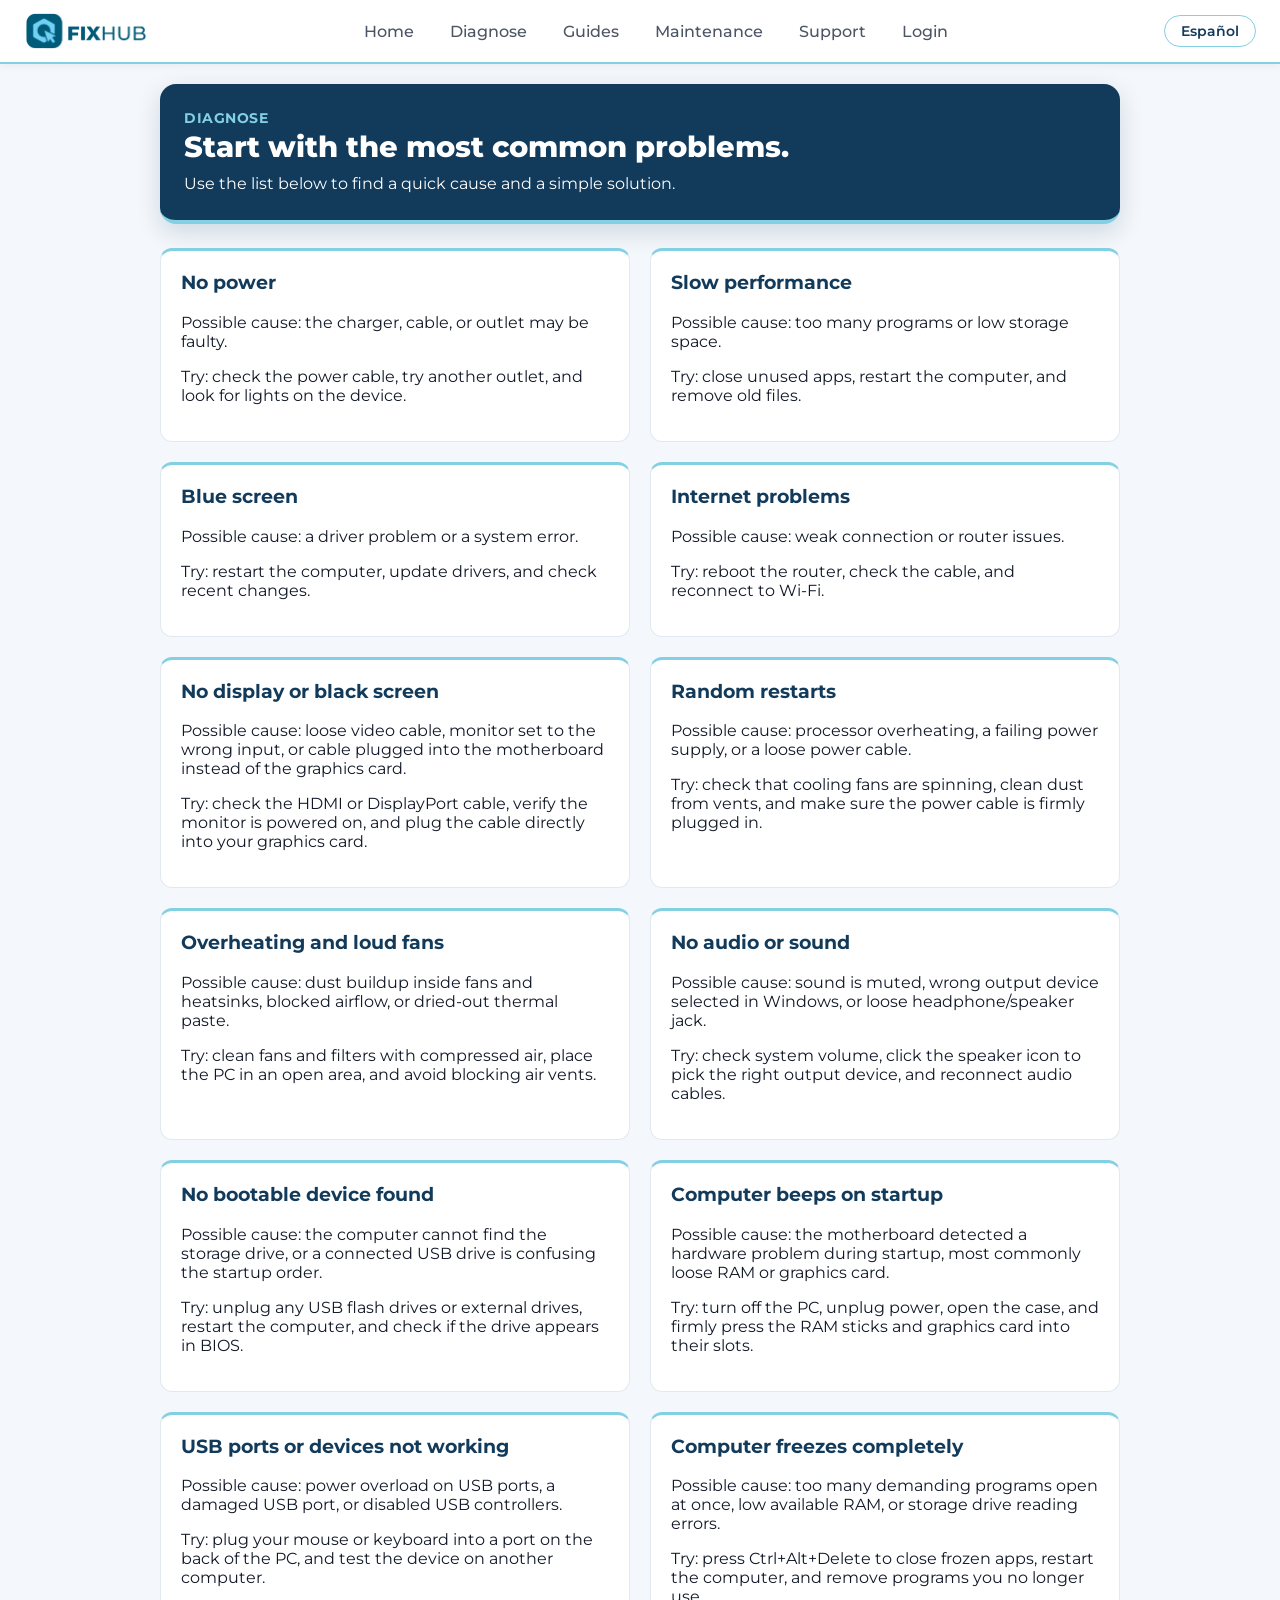
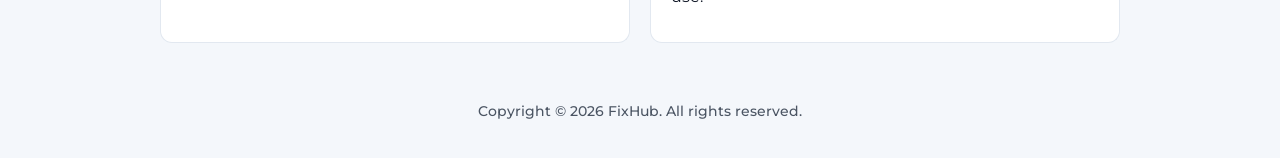
==== commit 8a0ecda1: "New design" ====
--- a/html/diagnose.html
+++ b/html/diagnose.html
@@ -21,7 +21,9 @@
     <!-- HEADER BEGINNING -->
     <header class="header">
         <input type="checkbox" id="nav-toggle" class="nav-toggle">
-        <a class="logo" href="index.html">FixHub</a>
+        <a class="logo" href="index.html" aria-label="FixHub">
+            <img class="logo-img" src="../resources/LOGOS/fixhub_logo_azul.png" alt="FixHub">
+        </a>
         <label for="nav-toggle" class="hamburger"></label>
         <nav class="flex-nav" aria-label="navbar">
             <a data-i18n-block="navHome" href="index.html">Home</a>
--- a/css/myStyles.css
+++ b/css/myStyles.css
@@ -1,3 +1,6 @@
+/* GOOGLE FONTS IMPORT - BRAND TYPOGRAPHY (Montserrat) */
+@import url('https://fonts.googleapis.com/css2?family=Montserrat:ital,wght@0,400;0,500;0,600;0,700;0,800;1,400&display=swap');
+
 /* VARIABLES AND RESET */
 /* This section defines global CSS variables and resets used across the whole site.
    It is shared by all HTML pages that include this stylesheet, such as index.html,
@@ -5,6 +8,22 @@
 :root {
     --bg: #f4f7fb;
     /* Main page background color used in the app shell and auth pages. */
+    --primary: #123A5B;
+    /* Primary corporate brand blue (dark navy) from mini-branding. */
+    --primary-hover: #0c263c;
+    /* Darker shade of primary blue for hover states. */
+    --accent: #82D0E2;
+    /* Secondary brand accent color (sky cyan) from mini-branding. */
+    --accent-hover: #6bc3d7;
+    /* Darker shade of accent cyan for interactive button hover. */
+    --accent-light: #eaf7fb;
+    /* Soft cyan tint used for subtle badges and secondary button backgrounds. */
+    --text-main: #111827;
+    /* Dark neutral text color for optimal contrast and readability. */
+    --text-muted: #4b5563;
+    /* Medium neutral gray for secondary labels and metadata. */
+    --border-subtle: #e2e8f0;
+    /* Neutral border color for structural dividers and card edges. */
 }
 
 * {
@@ -24,10 +43,12 @@
 body {
     margin: 0;
     /* Removes default browser spacing around the page body. */
-    font-family: Arial, Helvetica, sans-serif;
-    /* Default typeface for all text in the project. */
+    font-family: 'Montserrat', Arial, Helvetica, sans-serif;
+    /* Brand typeface specified in mini-branding with system fallbacks. */
     background: var(--bg);
-    /* Applies the common soft-gray background to the page. */
+    /* Applies the common soft background to the page. */
+    color: var(--text-main);
+    /* Sets the default high-contrast body text color. */
 }
 
 a {
@@ -47,21 +68,37 @@
     /* Pushes the logo to the left and the nav to the right. */
     align-items: center;
     /* Vertically centers everything inside the header. */
-    padding: 16px 20px;
+    padding: 12px 24px;
     /* Adds internal spacing around the header content. */
     background: #fff;
     /* White background for the top bar. */
-    border-bottom: 1px solid #ccc;
-    /* Subtle divider line under the header. */
+    border-bottom: 2px solid var(--accent);
+    /* Brand cyan accent border under the header to give it definition. */
+    box-shadow: 0 2px 8px rgba(18, 58, 91, 0.05);
+    /* Subtle shadow lifting the header above the page content. */
 }
 
 .logo {
-    font-size: 1.2rem;
-    /* Sets the branding text size. */
-    font-weight: 700;
-    /* Makes the FixHub word stronger and more prominent. */
-    color: #2f6fed;
-    /* Blue brand color used for the logo. */
+    display: inline-flex;
+    /* Aligns the logo image inside the anchor cleanly. */
+    align-items: center;
+    text-decoration: none;
+    line-height: 1;
+}
+
+.logo-img {
+    height: 38px;
+    /* Standardized height for the brand logo imagotipo. */
+    width: auto;
+    /* Preserves original aspect ratio. */
+    display: block;
+    object-fit: contain;
+    transition: transform 0.2s ease;
+}
+
+.logo-img:hover {
+    transform: scale(1.02);
+    /* Gentle micro-interaction on hover. */
 }
 
 /* Desktop Navigation */
@@ -78,15 +115,17 @@
 }
 
 .flex-nav a {
-    padding: 6px 8px;
+    padding: 6px 12px;
     /* Adds clickable space around each nav link. */
-    color: #555;
-    /* Neutral gray text for navigation item color. */
+    color: var(--text-muted);
+    /* Neutral text for navigation item color. */
+    font-weight: 500;
+    transition: color 0.2s ease;
 }
 
 .flex-nav a:hover {
-    color: #2f6fed;
-    /* Blue hover color gives a subtle interactive highlight. */
+    color: var(--primary);
+    /* Brand navy hover color gives a clear interactive highlight. */
 }
 
 .flex-nav a.logout-btn {
@@ -163,7 +202,7 @@
         /* Creates compact spacing between links while preserving readability. */
         padding-top: 8px;
         /* Adds space between the nav and the header line above it. */
-        border-top: 1px solid #ebeff5;
+        border-top: 1px solid var(--border-subtle);
         /* Adds a soft divider line separating the nav from the header content. */
     }
 
@@ -226,6 +265,8 @@
         /* Removes spacing between mobile links so they form a clean stacked list. */
         margin-top: 1rem;
         /* Adds space between the header and the hidden menu panel. */
+        border-top: 1px solid var(--border-subtle);
+        padding-top: 8px;
         order: 3;
         /* Places the nav below the logo and menu icon. */
     }
@@ -258,12 +299,12 @@
     /* Removes default browser button border. */
     border-radius: 999px;
     /* Makes the buttons fully rounded for a modern pill shape. */
-    padding: 8px 16px;
+    padding: 9px 18px;
     /* Adds comfortable spacing inside the buttons. */
-    background: #2f6fed;
-    /* Primary blue button color used for the main action. */
+    background: var(--primary);
+    /* Brand blue button color used for standard actions. */
     color: #fff;
-    /* White text for strong contrast on blue buttons. */
+    /* White text for strong contrast. */
     cursor: pointer;
     /* Shows click affordance. */
     text-align: center;
@@ -271,40 +312,83 @@
     display: inline-block;
     font-size: 0.95rem;
     font-family: inherit;
-    transition-duration: 0.4s;
-    transition-property: box-shadow, background-color, transform;
+    font-weight: 600;
+    transition-duration: 0.3s;
+    transition-property: box-shadow, background-color, transform, border-color, color;
 }
 
 .button:hover,
 button:hover,
 #lang-btn:hover,
 .button2:hover {
-    box-shadow: 0 8px 16px 0 rgba(0, 0, 0, 0.6);
+    box-shadow: 0 6px 14px rgba(18, 58, 91, 0.25);
 }
 
 .button1 {
-    box-shadow: 0 8px 16px 0 rgba(0, 0, 0, 0.6);
-}
-
+    box-shadow: 0 6px 14px rgba(18, 58, 91, 0.25);
+}
+
+/* Primary CTA button: vibrant cyan (#82D0E2) with navy text (#123A5B) for dynamic contrast */
 .button-primary {
-    background: #1e56d6;
-    /* Darker blue variation for the prominent CTA button. */
-}
-
+    background: var(--accent);
+    color: var(--primary);
+    font-weight: 700;
+}
+
+.button-primary:hover {
+    background: var(--accent-hover);
+    color: #081d2e;
+    transform: translateY(-1px);
+}
+
+/* Secondary CTA button inside hero: semi-transparent white with clean outline */
 .button-secondary {
-    background: #e8eefc;
-    /* Light blue-gray background for secondary actions. */
-    color: #2f6fed;
-    /* Keeps the secondary text in the same blue brand color. */
+    background: rgba(255, 255, 255, 0.16);
+    color: #fff;
+    border: 1px solid rgba(255, 255, 255, 0.4);
+    font-weight: 600;
+}
+
+.button-secondary:hover {
+    background: rgba(255, 255, 255, 0.28);
+    transform: translateY(-1px);
+}
+
+/* Buttons inside cards (outside dark hero banner) */
+.card .button-primary {
+    background: var(--primary);
+    color: #fff;
+}
+
+.card .button-primary:hover {
+    background: var(--primary-hover);
+    color: #fff;
+}
+
+.card .button-secondary {
+    background: var(--accent-light);
+    color: var(--primary);
+    border: 1px solid #c8edf6;
+}
+
+.card .button-secondary:hover {
+    background: #d8f3fa;
+    color: var(--primary-hover);
 }
 
 #lang-btn {
     background: #fff;
-    color: #2f6fed;
-    border: 1px solid #cbd5e1;
+    color: var(--primary);
+    border: 1.5px solid var(--accent);
     font-size: 0.88rem;
-    font-weight: 500;
-    padding: 6px 14px;
+    font-weight: 600;
+    padding: 6px 16px;
+}
+
+#lang-btn:hover {
+    background: var(--accent-light);
+    border-color: var(--primary);
+    box-shadow: 0 2px 8px rgba(18, 58, 91, 0.12);
 }
 
 /* BUTTONS ending*/
@@ -325,7 +409,7 @@
 
 .welcome-message {
     margin: 0 0 16px;
-    color: #1e56d6;
+    color: var(--primary);
     font-size: 1.35rem;
     font-weight: 700;
     text-align: center;
@@ -339,18 +423,22 @@
     /* Uses a horizontal layout for the text and info panel. */
     gap: 20px;
     /* Adds space between the text column and the card column. */
-    padding: 20px;
-    /* Adds internal spacing inside the blue panel. */
-    background: #2f6fed;
-    /* Strong blue background gives the page a branded hero feel. */
+    padding: 24px;
+    /* Adds internal spacing inside the brand blue panel. */
+    background: var(--primary);
+    /* Brand deep navy blue background gives the page a solid identity. */
     color: #fff;
-    /* White text ensures readability over the blue background. */
+    /* White text ensures readability over the navy background. */
     border-radius: 16px;
     /* Rounds the corners of the hero panel. */
     align-items: stretch;
     /* Makes both columns share the same height within the hero. */
-    margin-bottom: 20px;
+    margin-bottom: 24px;
     /* Adds separation below the hero section. */
+    border-bottom: 4px solid var(--accent);
+    /* Cyan accent border on bottom adds energy and depth to the hero. */
+    box-shadow: 0 8px 24px rgba(18, 58, 91, 0.16);
+    /* Soft shadow providing visual lift. */
 }
 
 .hero-content {
@@ -363,11 +451,15 @@
     /* Removes default heading margin and adds space below the heading. */
     font-size: 1.8rem;
     /* Sets the main hero title size. */
+    font-weight: 800;
+    /* Montserrat ExtraBold for the hero headline. */
+    color: #fff;
 }
 
 .hero p {
     margin: 0;
     /* Removes default paragraph spacing in the hero content. */
+    line-height: 1.5;
 }
 
 /* Responsive Hero - Mobile (max-width: 768px) */
@@ -376,7 +468,7 @@
     .hero {
         flex-direction: column;
         /* Stacks the text and card vertically on small screens. */
-        padding: 16px;
+        padding: 18px;
         /* Reduces spacing to fit narrow mobile screens better. */
     }
 
@@ -389,24 +481,30 @@
 .hero-actions {
     display: flex;
     /* Puts the CTA buttons in a row. */
-    gap: 10px;
+    gap: 12px;
     /* Adds spacing between the two buttons. */
-    margin-top: 12px;
+    margin-top: 16px;
     /* Separates the button row from the hero paragraph. */
 }
 
 .hero-card {
-    background: rgba(255, 255, 255, 0.15);
+    background: rgba(255, 255, 255, 0.1);
     /* Adds a subtle transparent white panel behind the right sidebar card. */
-    padding: 16px;
+    border: 1px solid rgba(130, 208, 226, 0.35);
+    /* Subtle cyan outline to connect with the brand accent. */
+    padding: 18px;
     /* Creates spacing inside the card. */
     border-radius: 12px;
     /* Rounds the corners of the card. */
 }
 
 .tagline {
-    opacity: 0.95;
-    /* Slightly reduces contrast to make the uppercase/label text feel softer. */
+    color: var(--accent);
+    /* Cyan tagline provides immediate branded contrast. */
+    font-weight: 700;
+    font-size: 0.88rem;
+    letter-spacing: 0.5px;
+    text-transform: uppercase;
     margin: 0 0 8px 0;
     /* Keeps spacing consistent around the label text. */
 }
@@ -424,14 +522,23 @@
     /* Adds space between the columns. */
     margin-top: 20px;
     /* Creates space from the hero section above. */
-    padding: 16px;
+    padding: 20px;
     /* Adds internal spacing to the panel. */
     background: #fff;
     /* White background for a clean card appearance. */
-    border: 1px solid #ddd;
+    border: 1px solid var(--border-subtle);
     /* Soft gray border to separate it from the page background. */
+    border-top: 3px solid var(--accent);
+    /* Colored accent top border prevents a flat appearance. */
     border-radius: 12px;
     /* Rounds the panel corners. */
+    box-shadow: 0 4px 14px rgba(18, 58, 91, 0.04);
+}
+
+.intro-panel h2 {
+    margin-top: 0;
+    color: var(--primary);
+    font-weight: 700;
 }
 
 /* INTRO PANEL ending */
@@ -463,19 +570,29 @@
 .card {
     background: #fff;
     /* White card background. */
-    border: 1px solid #ddd;
+    border: 1px solid var(--border-subtle);
     /* Light border with subtle separation from the page background. */
+    border-top: 3px solid var(--accent);
+    /* Colored accent top border adds visual character without bloat. */
     border-radius: 12px;
     /* Rounds the corners to match the overall design language. */
-    padding: 16px;
+    padding: 20px;
     /* Creates comfortable spacing inside each card. */
-    transition: transform 0.2s ease, box-shadow 0.2s ease, border-color 0.2s ease;
+    transition: transform 0.25s ease, box-shadow 0.25s ease, border-top-color 0.25s ease;
 }
 
 .card:hover {
-    transform: translateY(-2px);
-    box-shadow: 0 6px 16px rgba(0, 0, 0, 0.06);
-    border-color: #cbd5e1;
+    transform: translateY(-3px);
+    box-shadow: 0 8px 20px rgba(18, 58, 91, 0.08);
+    border-top-color: var(--primary);
+    /* Shifts top border to deep navy on hover for dynamic visual feedback. */
+}
+
+.card h2,
+.card h3 {
+    margin-top: 0;
+    color: var(--primary);
+    font-weight: 700;
 }
 
 /* Responsive Grid - Tablet (max-width: 1024px) */
@@ -515,21 +632,32 @@
     /* Makes links behave like inline-block elements so spacing and margin work correctly. */
     margin-top: 10px;
     /* Adds space above the link relative to the nearby text. */
-    color: #2f6fed;
-    /* Uses the branded blue color for card links. */
+    color: var(--primary);
+    /* Uses the branded primary color for card links. */
+    font-weight: 600;
+    transition: color 0.2s ease;
+}
+
+.link:hover {
+    color: var(--accent-hover);
+    text-decoration: underline;
 }
 
 .code-badge {
     display: inline-block;
     /* Treats the badge as a compact inline box that can size to its content. */
-    padding: 4px 8px;
+    padding: 4px 10px;
     /* Adds compact padding inside the badge. */
-    background: #e8eefc;
-    /* Light blue background to distinguish the badge visually. */
+    background: var(--accent-light);
+    /* Soft cyan background to distinguish the badge visually. */
+    border: 1px solid #c9ecf5;
+    /* Subtle matching border around badge. */
     border-radius: 999px;
     /* Makes the badge pill-shaped and modern. */
-    color: #2f6fed;
-    /* Keeps the badge text consistent with the site color palette. */
+    color: var(--primary);
+    /* Keeps the badge text consistent with the site primary color. */
+    font-weight: 600;
+    font-size: 0.85rem;
 }
 
 .actions {
@@ -537,7 +665,7 @@
     /* Aligns action buttons or links in a row. */
     gap: 10px;
     /* Adds spacing between grouped action elements. */
-    margin-top: 12px;
+    margin-top: 14px;
     /* Adds top spacing from previous content. */
 }
 
@@ -548,10 +676,12 @@
 .footer {
     text-align: center;
     /* Centers the footer content. */
-    padding: 20px;
+    padding: 24px;
     /* Creates consistent spacing around the footer. */
-    color: #555;
-    /* Neutral gray text to keep the footer understated. */
+    color: var(--text-muted);
+    /* Neutral text to keep the footer understated. */
+    font-size: 0.9rem;
+    font-weight: 500;
 }
 
 /* FOOTER ending */
@@ -568,7 +698,7 @@
 .auth-page {
     max-width: 900px;
     /* Keeps auth content from becoming too wide on large screens. */
-    margin: 20px auto 0;
+    margin: 24px auto 0;
     /* Centers the page and adds spacing above it. */
 }
 
@@ -577,7 +707,7 @@
     /* Uses a two-column grid for the intro panel and form. */
     grid-template-columns: 1fr 1fr;
     /* Divides the auth layout into equal columns. */
-    gap: 16px;
+    gap: 18px;
     /* Adds space between the intro section and the form card. */
 }
 
@@ -585,12 +715,35 @@
 .auth-card {
     background: #fff;
     /* White cards keep the auth panels visually consistent. */
-    border: 1px solid #ddd;
+    border: 1px solid var(--border-subtle);
     /* Thin border to distinguish the panels from the page background. */
+    border-top: 3px solid var(--accent);
+    /* Cyan top accent border matches cards across the site. */
     border-radius: 12px;
     /* Rounds the corners for the auth panels. */
-    padding: 16px;
+    padding: 20px;
     /* Adds internal spacing inside each panel. */
+    box-shadow: 0 4px 14px rgba(18, 58, 91, 0.04);
+}
+
+.auth-intro h1 {
+    color: var(--primary);
+    font-weight: 800;
+    margin-top: 4px;
+}
+
+.auth-card h2 {
+    color: var(--primary);
+    font-weight: 700;
+}
+
+.auth-tagline {
+    color: var(--accent);
+    font-weight: 700;
+    font-size: 0.85rem;
+    letter-spacing: 0.5px;
+    text-transform: uppercase;
+    margin: 0;
 }
 
 .auth-form {
@@ -598,29 +751,44 @@
     /* Uses a column layout for form fields stacked vertically. */
     flex-direction: column;
     /* Stacks inputs and controls one below the other. */
-    gap: 8px;
+    gap: 10px;
     /* Adds spacing between form elements. */
 }
 
 .auth-form input {
-    padding: 8px;
+    padding: 10px 12px;
     /* Gives input fields enough vertical and horizontal padding for usability. */
-    border: 1px solid #ddd;
+    border: 1px solid var(--border-subtle);
     /* Border matches the rest of the site's layout. */
     border-radius: 8px;
     /* Rounds the input corners for a modern appearance. */
+    font-family: inherit;
+    font-size: 0.95rem;
+    transition: border-color 0.2s ease, box-shadow 0.2s ease;
+}
+
+.auth-form input:focus {
+    outline: none;
+    border-color: var(--accent);
+    box-shadow: 0 0 0 3px rgba(130, 208, 226, 0.3);
 }
 
 .auth-link {
-    margin-top: 10px;
+    margin-top: 12px;
     /* Adds spacing above the secondary login/register text. */
-    color: #555;
+    color: var(--text-muted);
     /* Neutral text color for the helper link row. */
+    font-size: 0.9rem;
 }
 
 .auth-link a {
-    color: #2f6fed;
+    color: var(--primary);
     /* Makes the link appear interactive and consistent with the brand blue. */
+    font-weight: 600;
+}
+
+.auth-link a:hover {
+    text-decoration: underline;
 }
 
 /* Responsive Auth Layout - Mobile (max-width: 768px) */
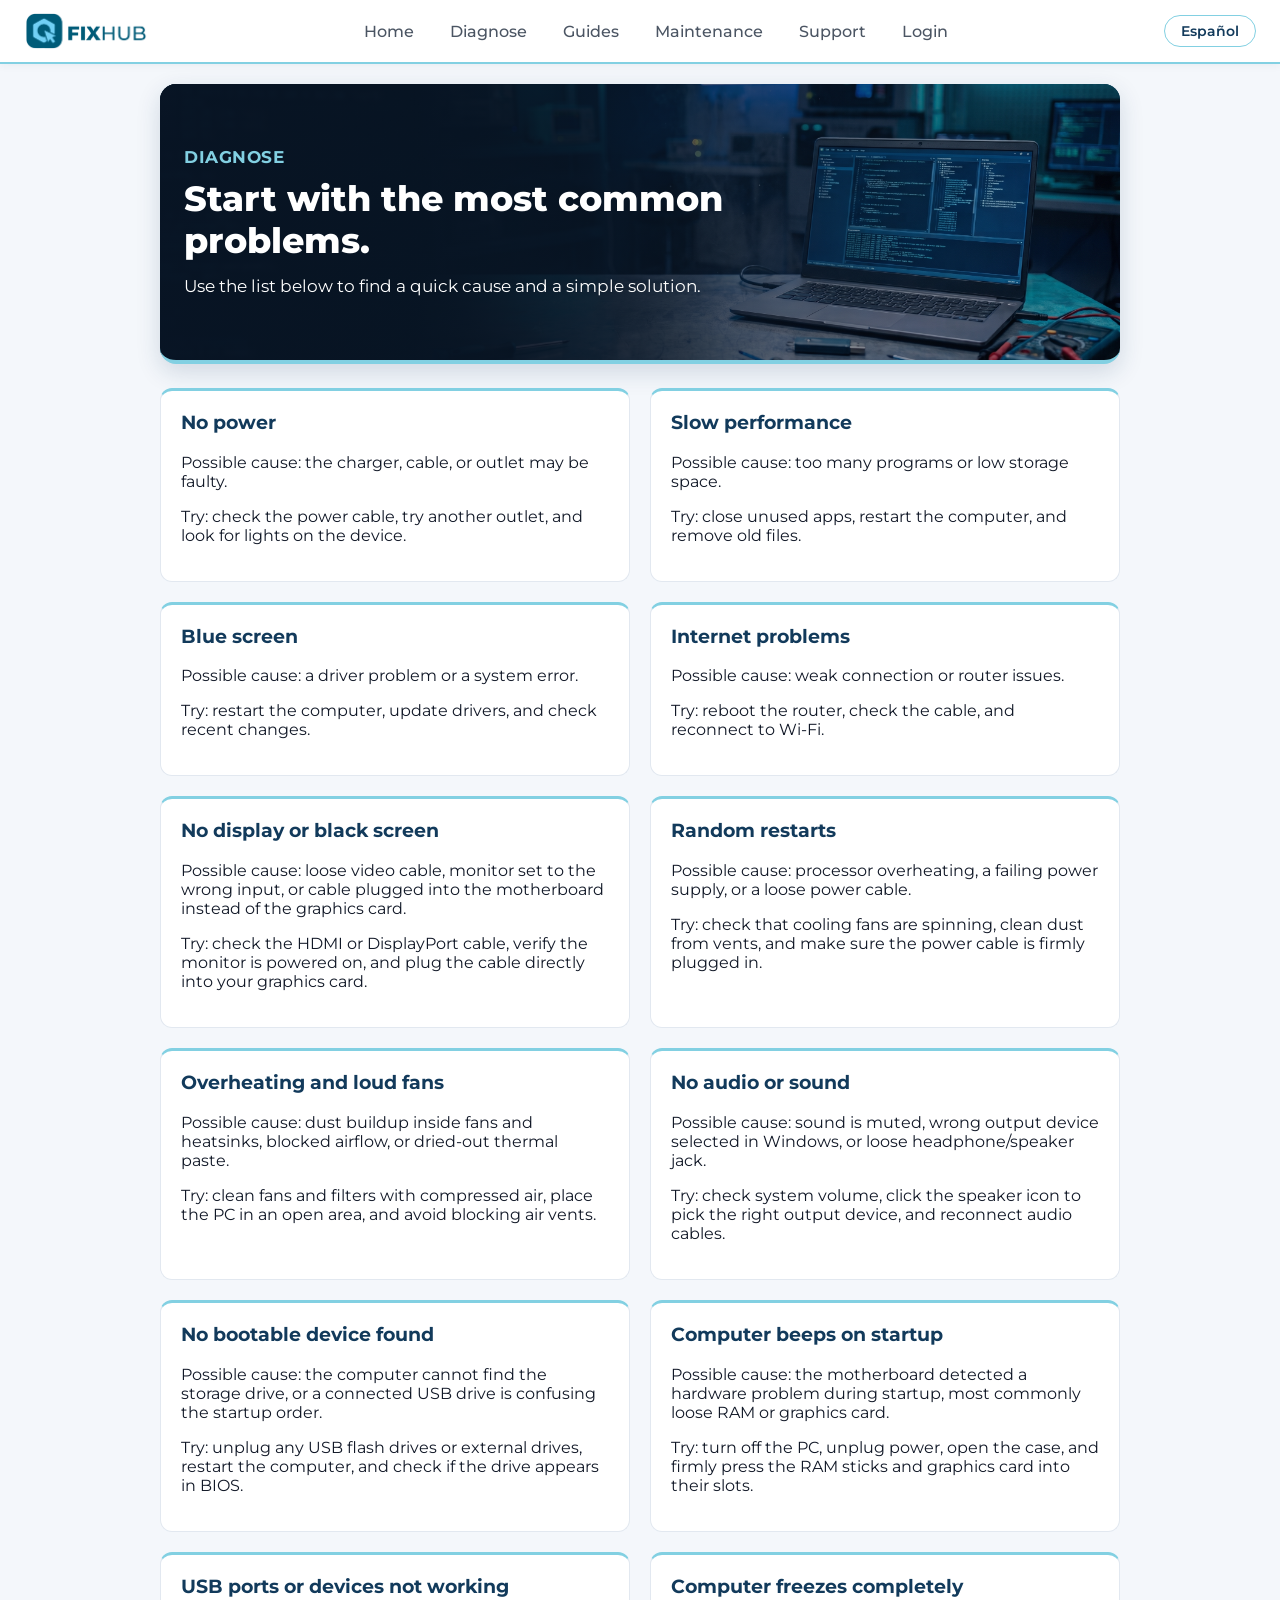
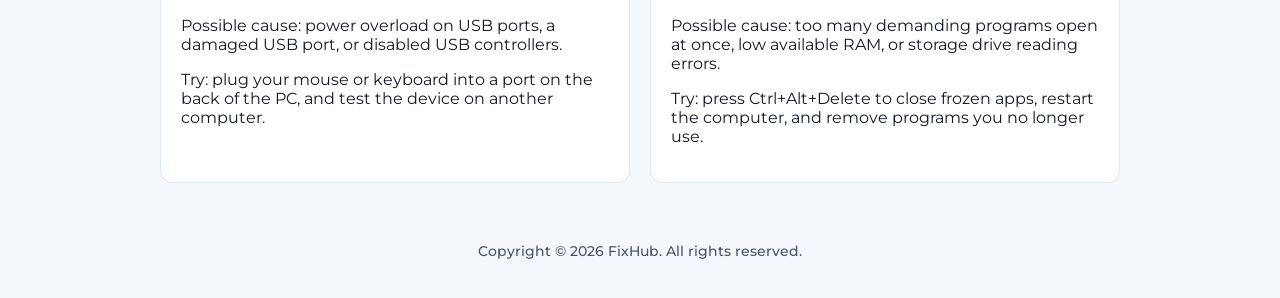
==== commit 4562813d: "new design" ====
--- a/html/diagnose.html
+++ b/html/diagnose.html
@@ -42,7 +42,7 @@
     <main class="content">
 
         <!-- PAGE HERO BEGINNING -->
-        <section class="hero">
+        <section class="hero hero-diagnose">
             <div class="hero-content">
                 <p data-i18n-block="heroDiagnoseTagline" class="tagline">Diagnose</p>
                 <h1 data-i18n-block="heroDiagnoseSubTitle">Start with the most common problems.</h1>
--- a/css/myStyles.css
+++ b/css/myStyles.css
@@ -1,34 +1,19 @@
-/* GOOGLE FONTS IMPORT - BRAND TYPOGRAPHY (Montserrat) */
 @import url('https://fonts.googleapis.com/css2?family=Montserrat:ital,wght@0,400;0,500;0,600;0,700;0,800;1,400&display=swap');
 
-/* VARIABLES AND RESET */
-/* This section defines global CSS variables and resets used across the whole site.
-   It is shared by all HTML pages that include this stylesheet, such as index.html,
-   diagnose.html, guide.html, login.html, etc. */
 :root {
     --bg: #f4f7fb;
-    /* Main page background color used in the app shell and auth pages. */
     --primary: #123A5B;
-    /* Primary corporate brand blue (dark navy) from mini-branding. */
     --primary-hover: #0c263c;
-    /* Darker shade of primary blue for hover states. */
     --accent: #82D0E2;
-    /* Secondary brand accent color (sky cyan) from mini-branding. */
     --accent-hover: #6bc3d7;
-    /* Darker shade of accent cyan for interactive button hover. */
     --accent-light: #eaf7fb;
-    /* Soft cyan tint used for subtle badges and secondary button backgrounds. */
     --text-main: #111827;
-    /* Dark neutral text color for optimal contrast and readability. */
     --text-muted: #4b5563;
-    /* Medium neutral gray for secondary labels and metadata. */
     --border-subtle: #e2e8f0;
-    /* Neutral border color for structural dividers and card edges. */
 }
 
 * {
     box-sizing: border-box;
-    /* Ensures padding and borders are included inside each element's width/height. */
 }
 
 [hidden] {
@@ -42,45 +27,28 @@
 
 body {
     margin: 0;
-    /* Removes default browser spacing around the page body. */
     font-family: 'Montserrat', Arial, Helvetica, sans-serif;
-    /* Brand typeface specified in mini-branding with system fallbacks. */
     background: var(--bg);
-    /* Applies the common soft background to the page. */
     color: var(--text-main);
-    /* Sets the default high-contrast body text color. */
 }
 
 a {
     color: inherit;
-    /* Prevents links from forcing a different text color than their parent. */
     text-decoration: none;
-    /* Removes default underline styling from links throughout the site. */
-}
-
-/* HEADER / NAVBAR beginning */
-/* This block styles the top navigation bar displayed on pages such as index.html and all other sections.
-   It sets the layout, spacing, colors, and the visual treatment of the logo and primary nav links. */
+}
+
 .header {
     display: flex;
-    /* Makes the header content align in a single horizontal row. */
     justify-content: space-between;
-    /* Pushes the logo to the left and the nav to the right. */
     align-items: center;
-    /* Vertically centers everything inside the header. */
     padding: 12px 24px;
-    /* Adds internal spacing around the header content. */
     background: #fff;
-    /* White background for the top bar. */
     border-bottom: 2px solid var(--accent);
-    /* Brand cyan accent border under the header to give it definition. */
     box-shadow: 0 2px 8px rgba(18, 58, 91, 0.05);
-    /* Subtle shadow lifting the header above the page content. */
 }
 
 .logo {
     display: inline-flex;
-    /* Aligns the logo image inside the anchor cleanly. */
     align-items: center;
     text-decoration: none;
     line-height: 1;
@@ -88,9 +56,7 @@
 
 .logo-img {
     height: 38px;
-    /* Standardized height for the brand logo imagotipo. */
     width: auto;
-    /* Preserves original aspect ratio. */
     display: block;
     object-fit: contain;
     transition: transform 0.2s ease;
@@ -98,34 +64,24 @@
 
 .logo-img:hover {
     transform: scale(1.02);
-    /* Gentle micro-interaction on hover. */
-}
-
-/* Desktop Navigation */
-/* These rules control the main navigation layout on larger screens before the tablet/mobile breakpoints. */
+}
+
 .flex-nav {
     display: flex;
-    /* Shows the nav items in a row. */
     flex-direction: row;
-    /* Ensures they stay horizontally aligned. */
     gap: 12px;
-    /* Adds consistent space between nav items. */
     align-items: center;
-    /* Aligns text vertically within the nav row. */
 }
 
 .flex-nav a {
     padding: 6px 12px;
-    /* Adds clickable space around each nav link. */
     color: var(--text-muted);
-    /* Neutral text for navigation item color. */
     font-weight: 500;
     transition: color 0.2s ease;
 }
 
 .flex-nav a:hover {
     color: var(--primary);
-    /* Brand navy hover color gives a clear interactive highlight. */
 }
 
 .flex-nav a.logout-btn {
@@ -136,177 +92,105 @@
     color: #b91c1c;
 }
 
-/* Hide mobile menu toggle on desktop */
-/* The checkbox and hamburger icon are hidden on desktop because the full nav is already visible there. */
 .nav-toggle {
     display: none;
 }
 
 .hamburger {
     display: none;
-    /* Hidden by default; only used in mobile/tablet menu behavior. */
     width: 30px;
-    /* Fixed width for the menu icon area. */
     height: 30px;
-    /* Fixed height for consistent size. */
     background-image: url('../resources/menu.png');
-    /* Uses the custom menu icon asset in the resources folder. */
     background-size: contain;
-    /* Scales the icon to fit the box without distortion. */
     background-repeat: no-repeat;
-    /* Prevents tiling of the icon image. */
     background-position: center;
-    /* Centers the icon visually inside its container. */
     cursor: pointer;
-    /* Shows that the icon is clickable. */
     background-color: transparent;
-    /* Keeps the background transparent so it blends with the header. */
     border: none;
-    /* Removes the default button border. */
     padding: 0;
-    /* Removes extra padding so the icon maintains its intended size. */
-}
-
-/* HEADER / NAVBAR ending */
-
-/* RESPONSIVE NAVIGATION */
-/* This section changes the header and navigation behavior when the viewport is smaller than desktop.
-   It applies to all pages that use the shared layout, especially the home page and other content pages. */
-
-/* Tablet Breakpoint (max-width: 1024px) */
-/* This media query targets tablet-sized screens and keeps the navigation from feeling cramped.
-   The header wraps onto multiple lines, the nav items spread more evenly, and the main content blocks
-   switch into cleaner two-column proportions. */
+}
+
 @media (max-width: 1024px) {
     .header {
         flex-wrap: wrap;
-        /* Allows the logo, nav, and language control to wrap when space runs tight. */
         gap: 12px 18px;
-        /* Adds vertical and horizontal spacing between wrapped header elements. */
     }
 
     .flex-nav {
         display: flex;
-        /* Keeps the nav visible and usable on tablets, instead of collapsing it. */
         flex: 1 1 100%;
-        /* Makes the nav row take the full width of the header line before wrapping. */
         order: 3;
-        /* Places the nav underneath the logo on smaller layouts. */
         flex-direction: row;
-        /* Keeps links in a horizontal row for readability on tablet screens. */
         flex-wrap: wrap;
-        /* Allows the nav items to wrap if there isn’t enough horizontal room. */
         justify-content: center;
-        /* Centers the navigation links visually. */
         gap: 8px 14px;
-        /* Creates compact spacing between links while preserving readability. */
         padding-top: 8px;
-        /* Adds space between the nav and the header line above it. */
         border-top: 1px solid var(--border-subtle);
-        /* Adds a soft divider line separating the nav from the header content. */
     }
 
     .flex-nav a {
         padding: 0;
-        /* Removes extra clickable padding so the links sit cleaner without blue pill styling. */
         border-radius: 0;
-        /* Keeps the nav links visually flat and minimal. */
         background: transparent;
-        /* Removes any background fill that could distract from the layout. */
     }
 
     .hero {
         display: grid;
-        /* Converts the hero section from a row layout to a cleaner grid layout on tablets. */
         grid-template-columns: 1.3fr 1fr;
-        /* Gives the text column more space than the info panel column. */
         align-items: center;
-        /* Keeps the two hero columns vertically aligned. */
     }
 
     .intro-panel {
         display: grid;
-        /* Uses a 2-column configuration for the intro panel on tablet width. */
         grid-template-columns: 1.05fr 1.45fr;
-        /* Gives the explanatory text column slightly more room. */
         align-items: center;
-        /* Aligns the heading and paragraph sections vertically. */
         gap: 18px;
-        /* Adds spacing between the title block and the body text. */
-    }
-}
-
-/* Mobile Breakpoint (max-width: 768px) */
-/* This media query is specifically for small mobile screens. It hides the desktop nav, shows the menu icon,
-   and makes the nav appear as a collapsible vertical list triggered by the checkbox. */
+    }
+}
+
 @media (max-width: 768px) {
     .header {
         flex-wrap: wrap;
-        /* Allows the header to wrap the logo and menu icon as needed. */
-    }
-
-    /* Show hamburger icon on mobile */
+    }
+
     .hamburger {
         display: block;
-        /* Reveals the menu icon so the user can open the nav on phones. */
         order: 2;
-        /* Places the icon after the logo in the header sequence. */
-    }
-
-    /* Hide nav by default on mobile */
+    }
+
     .flex-nav {
         display: none;
-        /* Hides the nav list until the user taps the hamburger menu. */
         width: 100%;
-        /* Makes the mobile nav span the full width under the header. */
         flex-direction: column;
-        /* Stacks the links vertically for easy tapping. */
         gap: 0;
-        /* Removes spacing between mobile links so they form a clean stacked list. */
         margin-top: 1rem;
-        /* Adds space between the header and the hidden menu panel. */
         border-top: 1px solid var(--border-subtle);
         padding-top: 8px;
         order: 3;
-        /* Places the nav below the logo and menu icon. */
-    }
-
-    /* Show nav when checkbox is checked */
+    }
+
     .nav-toggle:checked~.flex-nav {
         display: flex;
-        /* Displays the stacked mobile nav when the checkbox is checked by the hamburger label. */
     }
 
     .flex-nav a {
         padding: 10px 8px;
-        /* Adds comfortable touch spacing to each menu item. */
-    }
-
-    /* Logo stays on first line on mobile */
+    }
+
     .logo {
         order: 1;
-        /* Keeps the logo in the first slot of the header layout. */
-    }
-}
-
-/* BUTTONS beginning */
-/* These are the reusable call-to-action buttons used throughout the site, especially in the home hero section
-   and on pages that need a standard primary or secondary action. */
+    }
+}
+
 .button,
 button,
 #lang-btn {
     border: none;
-    /* Removes default browser button border. */
     border-radius: 999px;
-    /* Makes the buttons fully rounded for a modern pill shape. */
     padding: 9px 18px;
-    /* Adds comfortable spacing inside the buttons. */
     background: var(--primary);
-    /* Brand blue button color used for standard actions. */
     color: #fff;
-    /* White text for strong contrast. */
     cursor: pointer;
-    /* Shows click affordance. */
     text-align: center;
     text-decoration: none;
     display: inline-block;
@@ -328,7 +212,6 @@
     box-shadow: 0 6px 14px rgba(18, 58, 91, 0.25);
 }
 
-/* Primary CTA button: vibrant cyan (#82D0E2) with navy text (#123A5B) for dynamic contrast */
 .button-primary {
     background: var(--accent);
     color: var(--primary);
@@ -341,7 +224,6 @@
     transform: translateY(-1px);
 }
 
-/* Secondary CTA button inside hero: semi-transparent white with clean outline */
 .button-secondary {
     background: rgba(255, 255, 255, 0.16);
     color: #fff;
@@ -354,7 +236,6 @@
     transform: translateY(-1px);
 }
 
-/* Buttons inside cards (outside dark hero banner) */
 .card .button-primary {
     background: var(--primary);
     color: #fff;
@@ -391,21 +272,12 @@
     box-shadow: 0 2px 8px rgba(18, 58, 91, 0.12);
 }
 
-/* BUTTONS ending*/
-
-/* MAIN CONTAINER beginning */
-/* This container controls the main content width and spacing on all primary pages, including index.html and other page templates. */
 .content,
 main {
     max-width: 1000px;
-    /* Limits width so content does not stretch too wide on large screens. */
     margin: 0 auto;
-    /* Centers the content block horizontally. */
     padding: 20px;
-    /* Adds spacing around the main content area. */
-}
-
-/* MAIN CONTAINER ending */
+}
 
 .welcome-message {
     margin: 0 0 16px;
@@ -415,123 +287,210 @@
     text-align: center;
 }
 
-/* HERO SECTION beginning */
-/* The hero block is the large promotional banner on the home page. It combines a headline, supporting text,
-   CTA buttons, and a right-side information card in a single blue panel. */
 .hero {
     display: flex;
-    /* Uses a horizontal layout for the text and info panel. */
     gap: 20px;
-    /* Adds space between the text column and the card column. */
     padding: 24px;
-    /* Adds internal spacing inside the brand blue panel. */
     background: var(--primary);
-    /* Brand deep navy blue background gives the page a solid identity. */
     color: #fff;
-    /* White text ensures readability over the navy background. */
     border-radius: 16px;
-    /* Rounds the corners of the hero panel. */
     align-items: stretch;
-    /* Makes both columns share the same height within the hero. */
     margin-bottom: 24px;
-    /* Adds separation below the hero section. */
     border-bottom: 4px solid var(--accent);
-    /* Cyan accent border on bottom adds energy and depth to the hero. */
     box-shadow: 0 8px 24px rgba(18, 58, 91, 0.16);
-    /* Soft shadow providing visual lift. */
 }
 
 .hero-content {
     flex: 1;
-    /* Allows the left text column to take available space. */
 }
 
 .hero h1 {
     margin: 0 0 8px;
-    /* Removes default heading margin and adds space below the heading. */
     font-size: 1.8rem;
-    /* Sets the main hero title size. */
     font-weight: 800;
-    /* Montserrat ExtraBold for the hero headline. */
     color: #fff;
 }
 
 .hero p {
     margin: 0;
-    /* Removes default paragraph spacing in the hero content. */
     line-height: 1.5;
 }
 
-/* Responsive Hero - Mobile (max-width: 768px) */
-/* On mobile screens, the hero switches from a two-column card to a single-column stacked layout. */
+.hero-diagnose,
+.hero-guides,
+.hero-maintenance,
+.hero-support {
+    background-size: cover;
+    background-position: center right;
+    background-repeat: no-repeat;
+    min-height: 280px;
+    align-items: center;
+}
+
+.hero-diagnose .hero-content,
+.hero-guides .hero-content,
+.hero-maintenance .hero-content,
+.hero-support .hero-content {
+    max-width: 540px;
+}
+
+.hero-diagnose h1,
+.hero-guides h1,
+.hero-maintenance h1,
+.hero-support h1 {
+    font-size: 2.2rem;
+    line-height: 1.2;
+    margin: 8px 0 12px;
+}
+
+.hero-diagnose p,
+.hero-guides p,
+.hero-maintenance p,
+.hero-support p {
+    font-size: 1.05rem;
+    line-height: 1.5;
+}
+
+.hero-diagnose {
+    background-image: linear-gradient(to right, rgba(8, 20, 36, 0.92) 0%, rgba(8, 20, 36, 0.75) 45%, rgba(8, 20, 36, 0.15) 100%), url('../resources/banners/diagnoseBG.jpg');
+}
+
+.hero-guides {
+    background-image: linear-gradient(to right, rgba(8, 20, 36, 0.92) 0%, rgba(8, 20, 36, 0.75) 45%, rgba(8, 20, 36, 0.15) 100%), url('../resources/banners/guidesBG.jpg');
+}
+
+.hero-maintenance {
+    background-image: linear-gradient(to right, rgba(8, 20, 36, 0.92) 0%, rgba(8, 20, 36, 0.75) 45%, rgba(8, 20, 36, 0.15) 100%), url('../resources/banners/mainteinanceBG.jpg');
+}
+
+.hero-support {
+    background-image: linear-gradient(to right, rgba(8, 20, 36, 0.92) 0%, rgba(8, 20, 36, 0.75) 45%, rgba(8, 20, 36, 0.15) 100%), url('../resources/banners/supportBG.jpg');
+}
+
+/* HERO INDEX - FULL BACKGROUND */
+.hero-index {
+    position: relative;
+    background-image: linear-gradient(to right, rgba(8, 20, 36, 0.92) 0%, rgba(8, 20, 36, 0.78) 45%, rgba(8, 20, 36, 0.22) 100%), url('../resources/banners/indexBG.jpg');
+    background-size: cover;
+    background-position: center;
+    background-repeat: no-repeat;
+    min-height: 480px;
+    display: flex;
+    align-items: center;
+    padding: 50px 24px;
+    border-bottom: 4px solid var(--accent);
+    box-shadow: 0 4px 20px rgba(18, 58, 91, 0.12);
+}
+
+.hero-index-container {
+    max-width: 1000px;
+    margin: 0 auto;
+    width: 100%;
+}
+
+.hero-index-content {
+    max-width: 540px;
+    color: #fff;
+}
+
+.hero-index-content h1 {
+    font-size: 2.2rem;
+    font-weight: 800;
+    line-height: 1.25;
+    margin: 8px 0 14px;
+    color: #fff;
+}
+
+.hero-index-content p {
+    font-size: 1.05rem;
+    line-height: 1.6;
+    margin: 0;
+    color: #e2e8f0;
+}
+
+.hero-index-content .hero-actions {
+    display: flex;
+    gap: 12px;
+    margin-top: 22px;
+}
+
 @media (max-width: 768px) {
     .hero {
         flex-direction: column;
-        /* Stacks the text and card vertically on small screens. */
         padding: 18px;
-        /* Reduces spacing to fit narrow mobile screens better. */
     }
 
     .hero h1 {
         font-size: 1.5rem;
-        /* Slightly reduces title size for smaller screens. */
+    }
+
+    .hero-index {
+        min-height: auto;
+        padding: 36px 18px;
+        background-image: linear-gradient(rgba(8, 20, 36, 0.9), rgba(8, 20, 36, 0.9)), url('../resources/banners/indexBG.jpg');
+    }
+
+    .hero-index-content h1 {
+        font-size: 1.45rem;
+        line-height: 1.3;
+    }
+
+    .hero-diagnose,
+    .hero-guides,
+    .hero-maintenance,
+    .hero-support {
+        min-height: auto;
+    }
+
+    .hero-diagnose {
+        background-image: linear-gradient(rgba(8, 20, 36, 0.88), rgba(8, 20, 36, 0.88)), url('../resources/banners/diagnoseBG.jpg');
+    }
+
+    .hero-guides {
+        background-image: linear-gradient(rgba(8, 20, 36, 0.88), rgba(8, 20, 36, 0.88)), url('../resources/banners/guidesBG.jpg');
+    }
+
+    .hero-maintenance {
+        background-image: linear-gradient(rgba(8, 20, 36, 0.88), rgba(8, 20, 36, 0.88)), url('../resources/banners/mainteinanceBG.jpg');
+    }
+
+    .hero-support {
+        background-image: linear-gradient(rgba(8, 20, 36, 0.88), rgba(8, 20, 36, 0.88)), url('../resources/banners/supportBG.jpg');
     }
 }
 
 .hero-actions {
     display: flex;
-    /* Puts the CTA buttons in a row. */
     gap: 12px;
-    /* Adds spacing between the two buttons. */
     margin-top: 16px;
-    /* Separates the button row from the hero paragraph. */
 }
 
 .hero-card {
     background: rgba(255, 255, 255, 0.1);
-    /* Adds a subtle transparent white panel behind the right sidebar card. */
     border: 1px solid rgba(130, 208, 226, 0.35);
-    /* Subtle cyan outline to connect with the brand accent. */
     padding: 18px;
-    /* Creates spacing inside the card. */
     border-radius: 12px;
-    /* Rounds the corners of the card. */
 }
 
 .tagline {
     color: var(--accent);
-    /* Cyan tagline provides immediate branded contrast. */
     font-weight: 700;
     font-size: 0.88rem;
     letter-spacing: 0.5px;
     text-transform: uppercase;
     margin: 0 0 8px 0;
-    /* Keeps spacing consistent around the label text. */
-}
-
-/* HERO SECTION ending */
-
-/* INTRO PANEL beginning */
-/* This section introduces the value proposition of the product beneath the hero banner, often used on the home page. */
+}
+
 .intro-panel {
     display: flex;
-    /* Keeps the heading area and descriptive paragraph side by side on larger screens. */
     justify-content: space-between;
-    /* Pushes the left heading block and right paragraph apart. */
     gap: 20px;
-    /* Adds space between the columns. */
     margin-top: 20px;
-    /* Creates space from the hero section above. */
     padding: 20px;
-    /* Adds internal spacing to the panel. */
     background: #fff;
-    /* White background for a clean card appearance. */
     border: 1px solid var(--border-subtle);
-    /* Soft gray border to separate it from the page background. */
     border-top: 3px solid var(--accent);
-    /* Colored accent top border prevents a flat appearance. */
     border-radius: 12px;
-    /* Rounds the panel corners. */
     box-shadow: 0 4px 14px rgba(18, 58, 91, 0.04);
 }
 
@@ -541,43 +500,29 @@
     font-weight: 700;
 }
 
-/* INTRO PANEL ending */
-
-/* GRID CARDS beginning */
-/* This block styles the reusable card grids used for feature tiles and other grouped content sections. */
 .grid,
 .grid_diag {
     display: grid;
-    /* Establishes a CSS grid layout for all card groups. */
     gap: 20px;
-    /* Gives consistent spacing between cards. */
     margin-top: 20px;
-    /* Adds vertical space above each grid section. */
 }
 
 .grid.home {
     grid-template-columns: repeat(4, 1fr);
-    /* Displays four equally sized feature cards across the home page. */
 }
 
 .grid.guides,
 .grid.diag,
 .grid_diag {
     grid-template-columns: repeat(2, 1fr);
-    /* Uses a two-column layout for guide and diagnostic page listings. */
 }
 
 .card {
     background: #fff;
-    /* White card background. */
     border: 1px solid var(--border-subtle);
-    /* Light border with subtle separation from the page background. */
     border-top: 3px solid var(--accent);
-    /* Colored accent top border adds visual character without bloat. */
     border-radius: 12px;
-    /* Rounds the corners to match the overall design language. */
     padding: 20px;
-    /* Creates comfortable spacing inside each card. */
     transition: transform 0.25s ease, box-shadow 0.25s ease, border-top-color 0.25s ease;
 }
 
@@ -585,7 +530,6 @@
     transform: translateY(-3px);
     box-shadow: 0 8px 20px rgba(18, 58, 91, 0.08);
     border-top-color: var(--primary);
-    /* Shifts top border to deep navy on hover for dynamic visual feedback. */
 }
 
 .card h2,
@@ -595,45 +539,34 @@
     font-weight: 700;
 }
 
-/* Responsive Grid - Tablet (max-width: 1024px) */
-/* On tablets, feature cards reduce to two columns to prevent overly wide cards. */
 @media (max-width: 1024px) {
     .grid.home {
         grid-template-columns: repeat(2, 1fr);
-        /* Reflows the home feature cards from 4 columns to 2 columns. */
     }
 
     .grid.guides,
     .grid.diag,
     .grid_diag {
         grid-template-columns: 1fr;
-        /* Stacks guide and diagnose content into one column when space is limited. */
-    }
-}
-
-/* Responsive Grid - Mobile (max-width: 768px) */
-/* On phone screens, every content card collapses to a single column for easy reading. */
+    }
+}
+
 @media (max-width: 768px) {
     .grid.home {
         grid-template-columns: 1fr;
-        /* Forces the home feature cards to stack vertically on mobile. */
     }
 
     .grid.guides,
     .grid.diag,
     .grid_diag {
         grid-template-columns: 1fr;
-        /* Keeps guide and diagnose lists readable in a single column. */
     }
 }
 
 .link {
     display: inline-block;
-    /* Makes links behave like inline-block elements so spacing and margin work correctly. */
     margin-top: 10px;
-    /* Adds space above the link relative to the nearby text. */
-    color: var(--primary);
-    /* Uses the branded primary color for card links. */
+    color: var(--primary);
     font-weight: 600;
     transition: color 0.2s ease;
 }
@@ -645,84 +578,52 @@
 
 .code-badge {
     display: inline-block;
-    /* Treats the badge as a compact inline box that can size to its content. */
     padding: 4px 10px;
-    /* Adds compact padding inside the badge. */
     background: var(--accent-light);
-    /* Soft cyan background to distinguish the badge visually. */
     border: 1px solid #c9ecf5;
-    /* Subtle matching border around badge. */
     border-radius: 999px;
-    /* Makes the badge pill-shaped and modern. */
-    color: var(--primary);
-    /* Keeps the badge text consistent with the site primary color. */
+    color: var(--primary);
     font-weight: 600;
     font-size: 0.85rem;
 }
 
 .actions {
     display: flex;
-    /* Aligns action buttons or links in a row. */
     gap: 10px;
-    /* Adds spacing between grouped action elements. */
     margin-top: 14px;
-    /* Adds top spacing from previous content. */
-}
-
-/* GRID CARDS ending */
-
-/* FOOTER beginning */
-/* This footer styles the final site footer and keeps it simple, clean, and unobtrusive. */
+}
+
 .footer {
     text-align: center;
-    /* Centers the footer content. */
     padding: 24px;
-    /* Creates consistent spacing around the footer. */
     color: var(--text-muted);
-    /* Neutral text to keep the footer understated. */
     font-size: 0.9rem;
     font-weight: 500;
 }
 
-/* FOOTER ending */
-
-/* AUTH PAGES beginning */
-/* This block styles the login/register-style pages, which use a two-panel layout with an intro section and a form card. */
 .auth-body {
     min-height: 100vh;
-    /* Forces the background and content area to fill the full viewport height. */
     background: var(--bg);
-    /* Uses the global background color for consistent page appearance. */
 }
 
 .auth-page {
     max-width: 900px;
-    /* Keeps auth content from becoming too wide on large screens. */
     margin: 24px auto 0;
-    /* Centers the page and adds spacing above it. */
 }
 
 .auth-layout {
     display: grid;
-    /* Uses a two-column grid for the intro panel and form. */
     grid-template-columns: 1fr 1fr;
-    /* Divides the auth layout into equal columns. */
     gap: 18px;
-    /* Adds space between the intro section and the form card. */
 }
 
 .auth-intro,
 .auth-card {
     background: #fff;
-    /* White cards keep the auth panels visually consistent. */
     border: 1px solid var(--border-subtle);
-    /* Thin border to distinguish the panels from the page background. */
     border-top: 3px solid var(--accent);
-    /* Cyan top accent border matches cards across the site. */
     border-radius: 12px;
-    /* Rounds the corners for the auth panels. */
     padding: 20px;
-    /* Adds internal spacing inside each panel. */
     box-shadow: 0 4px 14px rgba(18, 58, 91, 0.04);
 }
 
@@ -748,20 +649,14 @@
 
 .auth-form {
     display: flex;
-    /* Uses a column layout for form fields stacked vertically. */
     flex-direction: column;
-    /* Stacks inputs and controls one below the other. */
     gap: 10px;
-    /* Adds spacing between form elements. */
 }
 
 .auth-form input {
     padding: 10px 12px;
-    /* Gives input fields enough vertical and horizontal padding for usability. */
     border: 1px solid var(--border-subtle);
-    /* Border matches the rest of the site's layout. */
     border-radius: 8px;
-    /* Rounds the input corners for a modern appearance. */
     font-family: inherit;
     font-size: 0.95rem;
     transition: border-color 0.2s ease, box-shadow 0.2s ease;
@@ -775,15 +670,12 @@
 
 .auth-link {
     margin-top: 12px;
-    /* Adds spacing above the secondary login/register text. */
     color: var(--text-muted);
-    /* Neutral text color for the helper link row. */
     font-size: 0.9rem;
 }
 
 .auth-link a {
     color: var(--primary);
-    /* Makes the link appear interactive and consistent with the brand blue. */
     font-weight: 600;
 }
 
@@ -791,23 +683,16 @@
     text-decoration: underline;
 }
 
-/* Responsive Auth Layout - Mobile (max-width: 768px) */
-/* On small screens, the two-column auth layout collapses into a single-column stack. */
 @media (max-width: 768px) {
     .auth-layout {
         grid-template-columns: 1fr;
-        /* Forces the auth panels to stack vertically on mobile. */
     }
 
     .auth-page {
         margin: 20px auto 0;
-        /* Keeps the same centered spacing on mobile. */
-    }
-}
-
-/* AUTH PAGES ending */
-
-/* GUIDE CARD LIST STYLES beginning */
+    }
+}
+
 .card ul {
     margin: 12px 0 0;
     padding-left: 20px;
@@ -818,5 +703,4 @@
 
 .card ul li {
     margin-bottom: 4px;
-}
-/* GUIDE CARD LIST STYLES ending */+}
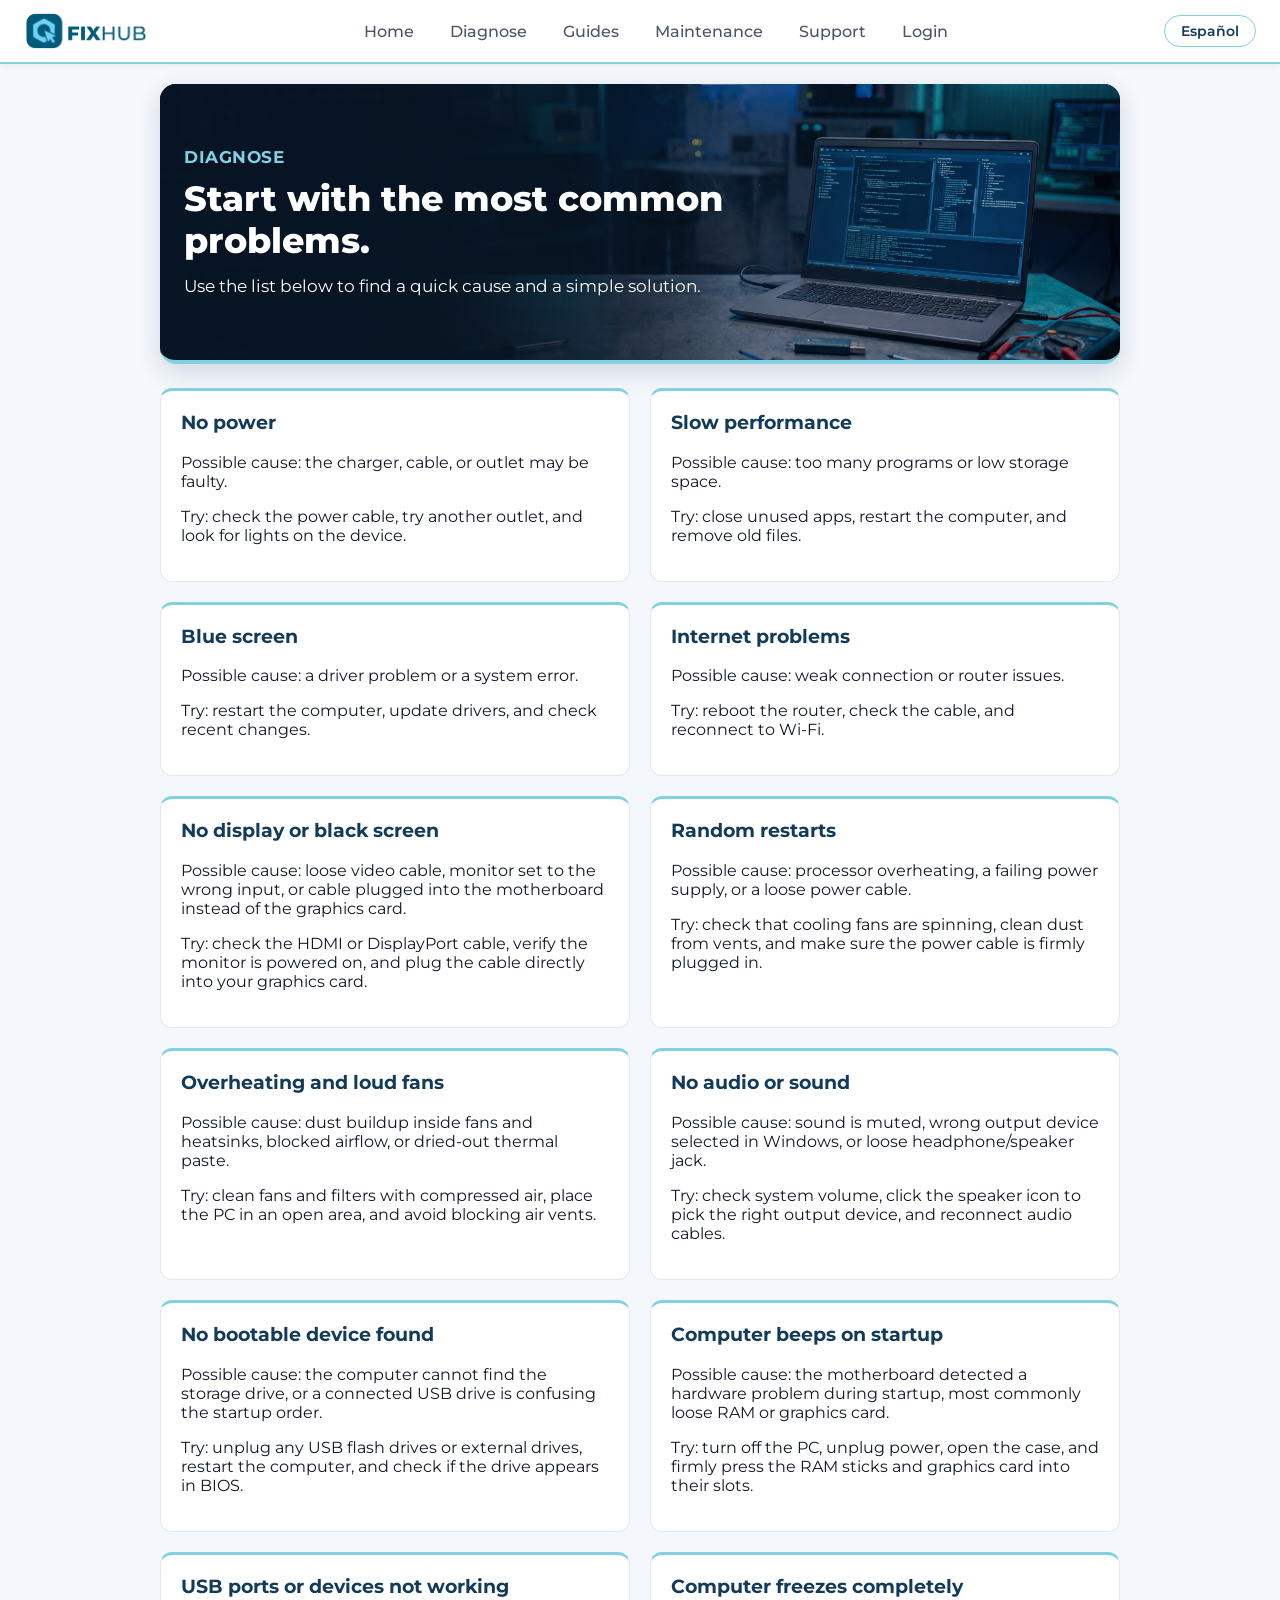
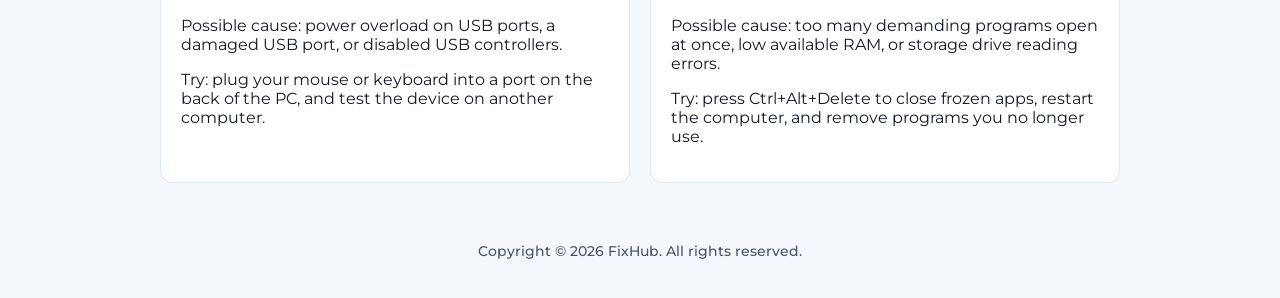
==== commit 39af1805: "Edited HTML" ====
--- a/html/diagnose.html
+++ b/html/diagnose.html
@@ -5,175 +5,150 @@
 <html lang="en">
 
 <!-- HEAD BEGINNING -->
-
 <head>
-    <meta charset="UTF-8">
-    <meta name="viewport" content="width=device-width, initial-scale=1.0">
-    <title>FixHub | Diagnose</title>
-    <link rel="stylesheet" href="../css/myStyles.css">
+  <meta charset="UTF-8">
+  <meta name="viewport" content="width=device-width, initial-scale=1.0">
+  <title>FixHub | Diagnose</title>
+  <link rel="stylesheet" href="../css/style.css">
 </head>
 <!-- HEAD ENDING -->
 
 <!-- BODY BEGINNING -->
+<body>
+  <script src="../js/translations.js"></script>
+  <!-- HEADER BEGINNING -->
+  <header class="header">
+    <input type="checkbox" id="nav-toggle" class="nav-toggle">
+    <a class="logo" href="index.html" aria-label="FixHub">
+      <img class="logo-img" src="../resources/LOGOS/fixhub_logo_azul.png" alt="FixHub">
+    </a>
+    <label for="nav-toggle" class="hamburger"></label>
+    <nav class="flex-nav" aria-label="navbar">
+      <a data-i18n-block="navHome" href="index.html">Home</a>
+      <a data-i18n-block="navDiagnose" href="diagnose.html">Diagnose</a>
+      <a data-i18n-block="navGuides" href="guide.html">Guides</a>
+      <a data-i18n-block="navMaintenance" href="mainteinance.html">Maintenance</a>
+      <a data-i18n-block="navSupport" href="support.html">Support</a>
+      <a data-i18n-block="navLogin" class="login-btn" href="login.html">Login</a>
+      <a data-i18n-block="navLogout" class="logout-btn" href="../php/logout.php">Logout</a>
+    </nav>
+    <button id="lang-btn" onclick="toggleLanguage()">Español</button>
+  </header>
+  <!-- HEADER ENDING -->
 
-<body>
-    <script src="../js/translations.js"></script>
-    <!-- HEADER BEGINNING -->
-    <header class="header">
-        <input type="checkbox" id="nav-toggle" class="nav-toggle">
-        <a class="logo" href="index.html" aria-label="FixHub">
-            <img class="logo-img" src="../resources/LOGOS/fixhub_logo_azul.png" alt="FixHub">
-        </a>
-        <label for="nav-toggle" class="hamburger"></label>
-        <nav class="flex-nav" aria-label="navbar">
-            <a data-i18n-block="navHome" href="index.html">Home</a>
-            <a data-i18n-block="navDiagnose" href="diagnose.html">Diagnose</a>
-            <a data-i18n-block="navGuides" href="guide.html">Guides</a>
-            <a data-i18n-block="navMaintenance" href="mainteinance.html">Maintenance</a>
-            <a data-i18n-block="navSupport" href="support.html">Support</a>
-            <a data-i18n-block="navLogin" class="login-btn" href="login.html">Login</a>
-            <a data-i18n-block="navLogout" class="logout-btn" href="../php/logout.php">Logout</a>
-        </nav>
-        <button id="lang-btn" onclick="toggleLanguage()">Español</button>
-    </header>
-    <!-- HEADER ENDING -->
+  <!-- PAGE CONTENT BEGINNING -->
+  <main>
 
-    <!-- PAGE CONTENT BEGINNING -->
-    <main class="content">
+    <!-- PAGE HERO BEGINNING -->
+    <section class="hero-diagnose">
+      <div class="hero-content">
+        <p data-i18n-block="heroDiagnoseTagline" class="tagline">Diagnose</p>
+        <h1 data-i18n-block="heroDiagnoseSubTitle">Start with the most common problems.</h1>
+        <p data-i18n-block="heroDiagnoseText">Use the list below to find a quick cause and a simple solution.</p>
+      </div>
+    </section>
+    <!-- PAGE HERO ENDING -->
 
-        <!-- PAGE HERO BEGINNING -->
-        <section class="hero hero-diagnose">
-            <div class="hero-content">
-                <p data-i18n-block="heroDiagnoseTagline" class="tagline">Diagnose</p>
-                <h1 data-i18n-block="heroDiagnoseSubTitle">Start with the most common problems.</h1>
-                <p data-i18n-block="heroDiagnoseText">Use the list below to find a quick cause and a simple solution.
-                </p>
-            </div>
-        </section>
-        <!-- PAGE HERO ENDING -->
+    <!-- DIAGNOSIS GRID BEGINNING -->
+    <section class="grid-diag">
 
-        <!-- DIAGNOSIS GRID BEGINNING -->
-        <section class="grid diag">
+      <!-- NO POWER -->
+      <article class="card">
+        <h3 data-i18n-block="heroDiagnoseNoPower">No power</h3>
+        <p data-i18n-block="heroDiagnoseNoPowerDesc">Possible cause: the charger, cable, or outlet may be faulty.</p>
+        <p data-i18n-block="heroDiagnoseNoPowerText">Try: check the power cable, try another outlet, and look for lights on the device.</p>
+      </article>
 
-            <!-- NO POWER -->
-            <article class="card">
-                <h3 data-i18n-block="heroDiagnoseNoPower">No power</h3>
-                <p data-i18n-block="heroDiagnoseNoPowerDesc">Possible cause: the charger, cable, or outlet may be
-                    faulty.</p>
-                <p data-i18n-block="heroDiagnoseNoPowerText">Try: check the power cable, try another outlet, and look
-                    for lights on the device.</p>
-            </article>
+      <!-- SLOW PERFORMANCE -->
+      <article class="card">
+        <h3 data-i18n-block="heroDiagnoseSlowPerformance">Slow performance</h3>
+        <p data-i18n-block="heroDiagnoseSlowPerformanceDesc">Possible cause: too many programs or low storage space.</p>
+        <p data-i18n-block="heroDiagnoseSlowPerformanceText">Try: close unused apps, restart the computer, and remove old files.</p>
+      </article>
 
-            <!-- SLOW PERFORMANCE -->
-            <article class="card">
-                <h3 data-i18n-block="heroDiagnoseSlowPerformance">Slow performance</h3>
-                <p data-i18n-block="heroDiagnoseSlowPerformanceDesc">Possible cause: too many programs or low storage
-                    space.</p>
-                <p data-i18n-block="heroDiagnoseSlowPerformanceText">Try: close unused apps, restart the computer, and
-                    remove old files.</p>
-            </article>
+      <!-- BLUE SCREEN -->
+      <article class="card">
+        <h3 data-i18n-block="BlueScreenTitle">Blue screen</h3>
+        <p data-i18n-block="BlueScreenCause">Possible cause: a driver problem or a system error.</p>
+        <p data-i18n-block="BlueScreenTry">Try: restart the computer, update drivers, and check recent changes.</p>
+      </article>
 
-            <!-- BLUE SCREEN -->
-            <article class="card">
-                <h3 data-i18n-block="BlueScreenTitle">Blue screen</h3>
-                <p data-i18n-block="BlueScreenCause">Possible cause: a driver problem or a system error.</p>
-                <p data-i18n-block="BlueScreenTry">Try: restart the computer, update drivers, and check recent changes.
-                </p>
-            </article>
+      <!-- INTERNET PROBLEMS -->
+      <article class="card">
+        <h3 data-i18n-block="InternetProblemTitle">Internet problems</h3>
+        <p data-i18n-block="InternetProblemCause">Possible cause: weak connection or router issues.</p>
+        <p data-i18n-block="InternetProblemTry">Try: reboot the router, check the cable, and reconnect to Wi-Fi.</p>
+      </article>
 
-            <!-- INTERNET PROBLEMS -->
-            <article class="card">
-                <h3 data-i18n-block="InternetProblemTitle">Internet problems</h3>
-                <p data-i18n-block="InternetProblemCause">Possible cause: weak connection or router issues.</p>
-                <p data-i18n-block="InternetProblemTry">Try: reboot the router, check the cable, and reconnect to Wi-Fi.
-                </p>
-            </article>
+      <!-- NO DISPLAY / BLACK SCREEN -->
+      <article class="card">
+        <h3 data-i18n-block="DiagnoseNoDisplayTitle">No display or black screen</h3>
+        <p data-i18n-block="DiagnoseNoDisplayDesc">Possible cause: loose video cable, monitor set to the wrong input, or cable plugged into the motherboard instead of the graphics card.</p>
+        <p data-i18n-block="DiagnoseNoDisplayTry">Try: check the HDMI or DisplayPort cable, verify the monitor is powered on, and plug the cable directly into your graphics card.</p>
+      </article>
 
-            <!-- NO DISPLAY / BLACK SCREEN -->
-            <article class="card">
-                <h3 data-i18n-block="DiagnoseNoDisplayTitle">No display or black screen</h3>
-                <p data-i18n-block="DiagnoseNoDisplayDesc">Possible cause: loose video cable, monitor set to the wrong
-                    input, or cable plugged into the motherboard instead of the graphics card.</p>
-                <p data-i18n-block="DiagnoseNoDisplayTry">Try: check the HDMI or DisplayPort cable, verify the monitor
-                    is powered on, and plug the cable directly into your graphics card.</p>
-            </article>
+      <!-- RANDOM RESTARTS -->
+      <article class="card">
+        <h3 data-i18n-block="DiagnoseRandomRestartTitle">Random restarts</h3>
+        <p data-i18n-block="DiagnoseRandomRestartDesc">Possible cause: processor overheating, a failing power supply, or a loose power cable.</p>
+        <p data-i18n-block="DiagnoseRandomRestartTry">Try: check that cooling fans are spinning, clean dust from vents, and make sure the power cable is firmly plugged in.</p>
+      </article>
 
-            <!-- RANDOM RESTARTS -->
-            <article class="card">
-                <h3 data-i18n-block="DiagnoseRandomRestartTitle">Random restarts</h3>
-                <p data-i18n-block="DiagnoseRandomRestartDesc">Possible cause: processor overheating, a failing power
-                    supply, or a loose power cable.</p>
-                <p data-i18n-block="DiagnoseRandomRestartTry">Try: check that cooling fans are spinning, clean dust from
-                    vents, and make sure the power cable is firmly plugged in.</p>
-            </article>
+      <!-- OVERHEATING & LOUD FANS -->
+      <article class="card">
+        <h3 data-i18n-block="DiagnoseOverheatingTitle">Overheating and loud fans</h3>
+        <p data-i18n-block="DiagnoseOverheatingDesc">Possible cause: dust buildup inside fans and heatsinks, blocked airflow, or dried-out thermal paste.</p>
+        <p data-i18n-block="DiagnoseOverheatingTry">Try: clean fans and filters with compressed air, place the PC in an open area, and avoid blocking air vents.</p>
+      </article>
 
-            <!-- OVERHEATING & LOUD FANS -->
-            <article class="card">
-                <h3 data-i18n-block="DiagnoseOverheatingTitle">Overheating and loud fans</h3>
-                <p data-i18n-block="DiagnoseOverheatingDesc">Possible cause: dust buildup inside fans and heatsinks,
-                    blocked airflow, or dried-out thermal paste.</p>
-                <p data-i18n-block="DiagnoseOverheatingTry">Try: clean fans and filters with compressed air, place the
-                    PC in an open area, and avoid blocking air vents.</p>
-            </article>
+      <!-- NO AUDIO -->
+      <article class="card">
+        <h3 data-i18n-block="DiagnoseNoAudioTitle">No audio or sound</h3>
+        <p data-i18n-block="DiagnoseNoAudioDesc">Possible cause: sound is muted, wrong output device selected in Windows, or loose headphone/speaker jack.</p>
+        <p data-i18n-block="DiagnoseNoAudioTry">Try: check system volume, click the speaker icon to pick the right output device, and reconnect audio cables.</p>
+      </article>
 
-            <!-- NO AUDIO -->
-            <article class="card">
-                <h3 data-i18n-block="DiagnoseNoAudioTitle">No audio or sound</h3>
-                <p data-i18n-block="DiagnoseNoAudioDesc">Possible cause: sound is muted, wrong output device selected in
-                    Windows, or loose headphone/speaker jack.</p>
-                <p data-i18n-block="DiagnoseNoAudioTry">Try: check system volume, click the speaker icon to pick the
-                    right output device, and reconnect audio cables.</p>
-            </article>
+      <!-- NO BOOTABLE DEVICE -->
+      <article class="card">
+        <h3 data-i18n-block="DiagnoseNoBootTitle">No bootable device found</h3>
+        <p data-i18n-block="DiagnoseNoBootDesc">Possible cause: the computer cannot find the storage drive, or a connected USB drive is confusing the startup order.</p>
+        <p data-i18n-block="DiagnoseNoBootTry">Try: unplug any USB flash drives or external drives, restart the computer, and check if the drive appears in BIOS.</p>
+      </article>
 
-            <!-- NO BOOTABLE DEVICE -->
-            <article class="card">
-                <h3 data-i18n-block="DiagnoseNoBootTitle">No bootable device found</h3>
-                <p data-i18n-block="DiagnoseNoBootDesc">Possible cause: the computer cannot find the storage drive, or a
-                    connected USB drive is confusing the startup order.</p>
-                <p data-i18n-block="DiagnoseNoBootTry">Try: unplug any USB flash drives or external drives, restart the
-                    computer, and check if the drive appears in BIOS.</p>
-            </article>
+      <!-- BEEP CODES -->
+      <article class="card">
+        <h3 data-i18n-block="DiagnoseBeepCodesTitle">Computer beeps on startup</h3>
+        <p data-i18n-block="DiagnoseBeepCodesDesc">Possible cause: the motherboard detected a hardware problem during startup, most commonly loose RAM or graphics card.</p>
+        <p data-i18n-block="DiagnoseBeepCodesTry">Try: turn off the PC, unplug power, open the case, and firmly press the RAM sticks and graphics card into their slots.</p>
+      </article>
 
-            <!-- BEEP CODES -->
-            <article class="card">
-                <h3 data-i18n-block="DiagnoseBeepCodesTitle">Computer beeps on startup</h3>
-                <p data-i18n-block="DiagnoseBeepCodesDesc">Possible cause: the motherboard detected a hardware problem
-                    during startup, most commonly loose RAM or graphics card.</p>
-                <p data-i18n-block="DiagnoseBeepCodesTry">Try: turn off the PC, unplug power, open the case, and firmly
-                    press the RAM sticks and graphics card into their slots.</p>
-            </article>
+      <!-- USB PROBLEMS -->
+      <article class="card">
+        <h3 data-i18n-block="DiagnoseUsbProblemTitle">USB ports or devices not working</h3>
+        <p data-i18n-block="DiagnoseUsbProblemDesc">Possible cause: power overload on USB ports, a damaged USB port, or disabled USB controllers.</p>
+        <p data-i18n-block="DiagnoseUsbProblemTry">Try: plug your mouse or keyboard into a port on the back of the PC, and test the device on another computer.</p>
+      </article>
 
-            <!-- USB PROBLEMS -->
-            <article class="card">
-                <h3 data-i18n-block="DiagnoseUsbProblemTitle">USB ports or devices not working</h3>
-                <p data-i18n-block="DiagnoseUsbProblemDesc">Possible cause: power overload on USB ports, a damaged USB
-                    port, or disabled USB controllers.</p>
-                <p data-i18n-block="DiagnoseUsbProblemTry">Try: plug your mouse or keyboard into a port on the back of
-                    the PC, and test the device on another computer.</p>
-            </article>
+      <!-- COMPUTER FREEZING -->
+      <article class="card">
+        <h3 data-i18n-block="DiagnoseFreezingTitle">Computer freezes completely</h3>
+        <p data-i18n-block="DiagnoseFreezingDesc">Possible cause: too many demanding programs open at once, low available RAM, or storage drive reading errors.</p>
+        <p data-i18n-block="DiagnoseFreezingTry">Try: press Ctrl+Alt+Delete to close frozen apps, restart the computer, and remove programs you no longer use.</p>
+      </article>
 
-            <!-- COMPUTER FREEZING -->
-            <article class="card">
-                <h3 data-i18n-block="DiagnoseFreezingTitle">Computer freezes completely</h3>
-                <p data-i18n-block="DiagnoseFreezingDesc">Possible cause: too many demanding programs open at once, low
-                    available RAM, or storage drive reading errors.</p>
-                <p data-i18n-block="DiagnoseFreezingTry">Try: press Ctrl+Alt+Delete to close frozen apps, restart the
-                    computer, and remove programs you no longer use.</p>
-            </article>
+    </section>
+    <!-- DIAGNOSIS GRID ENDING -->
 
-        </section>
-        <!-- DIAGNOSIS GRID ENDING -->
+  </main>
+  <!-- PAGE CONTENT ENDING -->
 
-    </main>
-    <!-- PAGE CONTENT ENDING -->
+  <!-- FOOTER BEGINNING -->
+  <footer class="footer">
+    <p data-i18n-block="footerText">Copyright © 2026 FixHub. All rights reserved.</p>
+  </footer>
+  <!-- FOOTER ENDING -->
 
-    <!-- FOOTER BEGINNING -->
-    <footer class="footer">
-        <p data-i18n-block="footerText">Copyright © 2026 FixHub. All rights reserved.</p>
-    </footer>
-    <!-- FOOTER ENDING -->
-
-    <script src="../js/auth.js"></script>
+  <script src="../js/auth.js"></script>
 </body> <!-- BODY ENDING -->
 
-</html> <!-- HTML ENDING -->+</html> <!-- HTML ENDING -->
--- a/css/style.css
+++ b/css/style.css
@@ -0,0 +1,740 @@
+/* ============================================================================== */
+/* STYLE - CSS (style.css) */
+/* Here we have the CSS file that changes the colors, sizes, and positions of all elements on our HTML pages. */
+/* This file is linked inside the <head> of all our HTML pages and welcome.php. */
+/* ============================================================================== */
+
+/* -------------------------------------------------------------- */
+/* KEYWORDS EXPLANATION: */
+/* -------------------------------------------------------------- */
+
+/*What is CSS for? CSS (Cascading Style Sheets) is the language we use to design the website (colors, fonts, sizes, and layout).*/
+/*What is a selector for? It is the name we write before the { } brackets to tell CSS which HTML element we want to change.*/
+
+/*If it starts with a dot (like .header), it selects an HTML class (class="header").*/
+/*If it starts with a hashtag (like #lang-btn), it selects an HTML id (id="lang-btn").*/
+/*If it has no symbol (like body or a), it selects that HTML tag directly (<body> or <a>).*/
+
+/*What is a property for? It is the visual characteristic we want to change inside the { } brackets (like color, background, or padding).*/
+
+/* -------------------------------------------------------------- */
+/* FRONT-END REQUIREMENT LOCATION (FLEXBOX, GRID & NAVIGATION BAR): */
+/* -------------------------------------------------------------- */
+/* Requirement: "La página deberá contener y hacer uso de: flexbox, grid y un navigation bar" */
+/* 1. NAVIGATION BAR: Programmed in Section 3 (.header and .flex-nav), styling the <header> and <nav> menu with <a> links across all HTML pages. */
+/* 2. FLEXBOX (display: flex): Programmed in: */
+/*    - .header and .flex-nav: aligns the logo, navigation bar links, and language button in a row. */
+/*    - .hero-index, .hero-actions, and the inner banners (.hero-diagnose, .hero-guides, .hero-maintenance, .hero-support): centers banner texts and puts banner buttons side by side. */
+/*    - .actions, .intro-panel, and .password-box: aligns card buttons, the bottom info panel on index.html, and the password box. */
+/*    - .auth-form: stacks the login and register form inputs vertically (flex-direction: column). */
+/* 3. CSS GRID (display: grid): Programmed in: */
+/*    - Section 8: .grid-home, .grid-guides, and .grid-diag to organize all cards into 4 or 2 columns. */
+/*    - Section 9: .auth-layout to split login.html and register.html into 2 equal columns (1fr 1fr). */
+/*    - Section 11 (@media): adjusts the Grid columns to 2 columns on tablets (1024px) and 1 column on phones (768px). */
+
+
+/* ------------------------------------------------------------------------------ */
+/* 1. GLOBAL VARIABLES & TYPOGRAPHY */
+/* ------------------------------------------------------------------------------ */
+
+/*Here we use @import to download the "Montserrat" font from Google Fonts so we can use it on all our pages.*/
+@import url('https://fonts.googleapis.com/css2?family=Montserrat:ital,wght@0,400;0,500;0,600;0,700;0,800;1,400&display=swap');
+
+/* What is :root for? :root is where we create color variables (starting with --) for the whole website. */
+/* Instead of writing color codes like #123A5B many times, we save them here with a name and use var() later. */
+:root {
+    --bg: #f4f7fb;              /*Here we save the light gray color for the page background*/
+    --primary: #123A5B;         /*Here we save the main dark navy blue color of FixHub*/
+    --primary-hover: #0c263c;   /*Here we save a darker blue used when the mouse passes over a button*/
+    --accent: #82D0E2;          /*Here we save the light cyan color used for borders and highlights*/
+    --accent-hover: #6bc3d7;    /*Here we save a slightly darker cyan for when the mouse passes over*/
+    --accent-light: #eaf7fb;    /*Here we save a very soft cyan for small labels and button backgrounds*/
+    --text-main: #111827;       /*Here we save the main dark text color (almost black) so it is easy to read*/
+    --text-muted: #4b5563;      /*Here we save a gray text color for secondary descriptions and links*/
+    --border-subtle: #e2e8f0;   /*Here we save a soft gray color for the borders of the cards*/
+}
+
+/* ------------------------------------------------------------------------------ */
+/* 2. BASE RESET & BOX MODEL */
+/* ------------------------------------------------------------------------------ */
+
+/*Here we change the style of all elements on the page using the * symbol (which means "everything").*/
+/*What is box-sizing: border-box for? It makes sure that when we add padding or borders to a box, the box does not grow bigger than its width and break the page.*/
+* {
+    box-sizing: border-box;
+}
+
+/*Here we change the style of the <body> tag (the main screen of all our HTML pages).*/
+body {
+    margin: 0; /*Removes the empty white space that browsers put around the edges by default*/
+    font-family: 'Montserrat', Arial, Helvetica, sans-serif; /*Sets the Montserrat font we imported above*/
+    background: var(--bg); /*Uses var() to apply our light gray background variable (--bg)*/
+    color: var(--text-main); /*Uses var() to apply our dark text color variable (--text-main)*/
+}
+
+/*Here we change the style of all <a> tags (all clickable links on the website).*/
+a {
+    text-decoration: none; /*Removes the default underline from all links*/
+}
+
+/* ------------------------------------------------------------------------------ */
+/* 3. HEADER & NAVIGATION BAR */
+/* ------------------------------------------------------------------------------ */
+
+/*Here we change the style of the .header container (the top white bar on all our HTML pages).*/
+/*What is display: flex for? Flexbox is a tool that puts the elements inside a container side by side in a row.*/
+.header {
+    display: flex; /*Puts the logo, navigation links, and language button in the same horizontal row*/
+    justify-content: space-between; /*Pushes the logo to the left side and the menu/buttons to the right side*/
+    align-items: center; /*Centers all items vertically in the middle of the bar*/
+    padding: 12px 24px; /*Adds 12px of inner space on top/bottom and 24px on left/right*/
+    background: #ffffff; /*White background color*/
+    border-bottom: 2px solid var(--accent); /*Adds a 2px cyan line at the bottom of the header*/
+    box-shadow: 0 2px 8px rgba(18, 58, 91, 0.05); /*Adds a very soft shadow under the header (rgba adds color with 5% transparency)*/
+}
+
+/*Here we change the style of the .logo-img image (the FixHub logo inside the header).*/
+.logo-img {
+    height: 38px; /*Sets the height of the logo to 38 pixels (the width adjusts automatically)*/
+    display: block; /*Removes any extra empty space below the image*/
+}
+
+/*Here we change the style of the .flex-nav container (the <nav> menu that holds the page links).*/
+.flex-nav {
+    display: flex; /*Puts all the navigation links side by side in a row*/
+    gap: 12px; /*Leaves 12px of empty space between each link*/
+    align-items: center; /*Centers the links vertically*/
+}
+
+/*Here we change the style of the <a> links inside the .flex-nav container.*/
+.flex-nav a {
+    padding: 6px 12px; /*Adds clickable inner space around each word in the menu*/
+    color: var(--text-muted); /*Paints the menu links in gray color*/
+    font-weight: 500; /*Makes the letters medium thickness*/
+    transition: 0.2s; /*Makes the color change smoothly in 0.2 seconds when hovering*/
+}
+
+/*Here we change the style of the .flex-nav links when the user puts the mouse over them (:hover means mouse over).*/
+.flex-nav a:hover {
+    color: var(--primary); /*Changes the link color from gray to dark navy blue*/
+}
+
+/*Here we change the style of the .login-btn and .logout-btn links inside .flex-nav.*/
+/*This connects with auth.js: we hide both buttons first, and then auth.js shows only the right one depending on session_status.php.*/
+.flex-nav a.login-btn,
+.flex-nav a.logout-btn {
+    display: none; /*Hides both buttons by default until JavaScript checks if the user is logged in*/
+}
+
+/*Here we change the style of the .logout-btn link so it looks red.*/
+.flex-nav a.logout-btn {
+    color: #e53e3e; /*Paints the Logout text in red*/
+}
+
+/*Here we change the style of .logout-btn when the mouse is over it (:hover).*/
+.flex-nav a.logout-btn:hover {
+    color: #b91c1c; /*Changes the Logout text to a darker red*/
+}
+
+/*Here we change the style of the .nav-toggle checkbox (used to open and close the menu on phones).*/
+.nav-toggle {
+    display: none; /*Hides the little checkbox square so nobody sees it on the screen*/
+}
+
+/*Here we change the style of the .hamburger label (the 3-bars menu icon for mobile phones).*/
+.hamburger {
+    display: none; /*Hides the hamburger icon on computer screens (it only turns on for phones in the @media section at the bottom)*/
+    width: 30px; /*Sets the width of the icon to 30px*/
+    height: 30px; /*Sets the height of the icon to 30px*/
+    background-image: url('../resources/menu.png'); /*Loads the 3-bars image from the resources folder*/
+    background-size: contain; /*Scales the image so it fits inside the 30x30px box*/
+    background-repeat: no-repeat; /*Stops the image from repeating like tiles*/
+    background-position: center; /*Centers the image in the middle of the box*/
+    cursor: pointer; /*Changes the mouse arrow into a little hand when pointing at it*/
+}
+
+/* ------------------------------------------------------------------------------ */
+/* 4. BUTTONS & INTERACTIVE CONTROLS */
+/* ------------------------------------------------------------------------------ */
+
+/*Here we change the base style of all .button-primary, .button-secondary links and <button> elements across the website.*/
+.button-primary,
+.button-secondary,
+button {
+    border: none; /*Removes default borders*/
+    border-radius: 50px; /*Rounds the corners completely so the button looks like a pill*/
+    padding: 9px 18px; /*Adds space inside the button (9px top/bottom, 18px left/right)*/
+    background: var(--primary); /*Sets the background color to dark navy blue*/
+    color: #fff; /*Sets the text color to white*/
+    cursor: pointer; /*Changes the mouse arrow into a clicking hand*/
+    text-align: center; /*Centers the text inside the button*/
+    display: inline-block; /*Allows the button to have padding and sit next to other buttons*/
+    font-size: 0.95rem; /*What is rem for? 1rem is the normal text size of the browser (16px), so 0.95rem is slightly smaller*/
+    font-family: inherit; /*Forces the button to use our Montserrat font from body*/
+    font-weight: 600; /*Makes the button text semi-bold*/
+    transition: 0.2s; /*Makes background and shadow changes animate smoothly in 0.2 seconds*/
+}
+
+/*Here we change the style of .button-primary, .button-secondary and <button> when the mouse is over them (:hover).*/
+.button-primary:hover,
+.button-secondary:hover,
+button:hover {
+    box-shadow: 0 6px 14px rgba(18, 58, 91, 0.25); /*Adds a shadow under the button when hovering*/
+}
+
+/*Here we change the style of the .button-primary button (the main highlighted button on banners and forms).*/
+.button-primary {
+    background: var(--accent); /*Changes background to light cyan*/
+    color: var(--primary); /*Changes text color to dark navy blue so it contrasts with the cyan*/
+    font-weight: 700; /*Makes the text bold*/
+}
+
+/*Here we change the style of .button-primary when the mouse is over it (:hover).*/
+.button-primary:hover {
+    background: var(--accent-hover); /*Changes background to a slightly darker cyan*/
+}
+
+/*Here we change the style of the .button-secondary button (the second button in the banner on index.html).*/
+.button-secondary {
+    background: rgba(255, 255, 255, 0.16); /*Uses white color with 16% opacity so it looks semi-transparent*/
+    color: #fff; /*White text*/
+    border: 1px solid rgba(255, 255, 255, 0.4); /*Semi-transparent white border*/
+    font-weight: 600;
+}
+
+/*Here we change the style of .button-secondary when the mouse is over it (:hover).*/
+.button-secondary:hover {
+    background: rgba(255, 255, 255, 0.28); /*Makes the semi-transparent white background brighter (28% opacity)*/
+}
+
+/*Here we change the style of .button-primary when it is inside a white .card container (used on support.html).*/
+/*Because the card is white, we change the button to dark navy blue so it stands out better.*/
+.card .button-primary {
+    background: var(--primary);
+    color: #fff;
+}
+
+/*Here we change the style of .card .button-primary when the mouse is over it (:hover).*/
+.card .button-primary:hover {
+    background: var(--primary-hover);
+}
+
+/*Here we change the style of .button-secondary when it is inside a white .card container (used on support.html).*/
+.card .button-secondary {
+    background: var(--accent-light); /*Soft cyan background*/
+    color: var(--primary); /*Dark navy blue text*/
+    border: 1px solid #c8edf6; /*Light cyan border*/
+}
+
+/*Here we change the style of .card .button-secondary when the mouse is over it (:hover).*/
+.card .button-secondary:hover {
+    background: #d8f3fa;
+    color: var(--primary-hover);
+}
+
+/*Here we change the style of the #lang-btn button (the Español / English button in the header that runs toggleLanguage() from translations.js).*/
+#lang-btn {
+    background: #fff; /*White background*/
+    color: var(--primary); /*Navy blue text*/
+    border: 1.5px solid var(--accent); /*Cyan border*/
+    font-size: 0.88rem;
+    font-weight: 600;
+    padding: 6px 16px;
+}
+
+/*Here we change the style of #lang-btn when the mouse is over it (:hover).*/
+#lang-btn:hover {
+    background: var(--accent-light); /*Soft cyan background on hover*/
+    border-color: var(--primary); /*Navy blue border on hover*/
+    box-shadow: 0 2px 8px rgba(18, 58, 91, 0.12);
+}
+
+/* ------------------------------------------------------------------------------ */
+/* 5. PAGE LAYOUT CONTAINERS */
+/* ------------------------------------------------------------------------------ */
+
+/*Here we change the style of the <main> container (the main content area on all our HTML pages).*/
+main {
+    max-width: 1000px; /*Stops the content from stretching wider than 1000px on big computer screens*/
+    margin: 0 auto; /*What is margin: 0 auto for? 0 is for top/bottom, and "auto" pushes equally from left and right to center the container in the middle of the screen*/
+    padding: 20px; /*Adds 20px of inner space on all 4 sides*/
+}
+
+/*Here we change the style of the .welcome-message text (used on index.html to show "Bienvenido, username!" after logging in).*/
+.welcome-message {
+    margin: 0 0 16px; /*Adds 16px of space below the message*/
+    color: var(--primary); /*Navy blue text*/
+    font-size: 1.35rem; /*Makes the greeting text bigger*/
+    font-weight: 700; /*Bold text*/
+    text-align: center; /*Centers the greeting in the middle of the page*/
+}
+
+/* ------------------------------------------------------------------------------ */
+/* 6. HERO SECTION - HOMEPAGE (INDEX FULL-WIDTH COVER) */
+/* ------------------------------------------------------------------------------ */
+
+/*Here we change the style of the .hero-index container (the big full-width banner at the top of index.html).*/
+/*What is linear-gradient() for? It puts a dark shadow layer on top of the photo (darker on the left at 92%, clearer on the right at 20%) so the white text on the left is easy to read.*/
+.hero-index {
+    background-image: linear-gradient(to right, rgba(8, 20, 36, 0.92), rgba(8, 20, 36, 0.2)), url('../resources/banners/indexBG.jpg');
+    background-size: cover; /*Makes the background photo cover the whole banner without stretching*/
+    background-position: center; /*Centers the background photo*/
+    background-repeat: no-repeat; /*Prevents the photo from repeating*/
+    min-height: 480px; /*Makes sure the banner is at least 480px tall on computer screens*/
+    display: flex; /*Uses Flexbox so we can center the text vertically*/
+    align-items: center; /*Centers the text box vertically inside the banner*/
+    padding: 50px 24px;
+    border-bottom: 4px solid var(--accent); /*Cyan line at the bottom of the banner*/
+    box-shadow: 0 4px 20px rgba(18, 58, 91, 0.12);
+}
+
+/*Here we change the style of the .hero-index-container box inside the homepage banner.*/
+.hero-index-container {
+    max-width: 1000px; /*Matches the 1000px width of <main> so the text lines up with the cards below*/
+    margin: 0 auto; /*Centers this container in the middle of the banner*/
+    width: 100%;
+}
+
+/*Here we change the style of the .hero-index-content container that holds the title, paragraph, and buttons on index.html.*/
+.hero-index-content {
+    max-width: 540px; /*Limits the text to 540px on the left side so it does not cover the right side of the photo*/
+    color: #fff; /*White text for everything inside this container*/
+}
+
+/*Here we change the style of the <h1> main title inside .hero-index-content.*/
+.hero-index-content h1 {
+    font-size: 2.2rem; /*Big title size*/
+    font-weight: 800; /*Extra bold letters*/
+    line-height: 1.25; /*Controls the vertical space between lines of text so they don't touch*/
+    margin: 8px 0 14px;
+}
+
+/*Here we change the style of the <p> description paragraph inside .hero-index-content.*/
+.hero-index-content p {
+    font-size: 1.05rem;
+    line-height: 1.6; /*Leaves comfortable space between lines of the paragraph*/
+    margin: 0;
+    color: #e2e8f0; /*Soft light gray-white color*/
+}
+
+/*Here we change the style of the .hero-actions container (the box that holds the 2 buttons inside the homepage banner).*/
+.hero-actions {
+    display: flex; /*Puts "Start Diagnosis" and "Explore Guides" side by side*/
+    gap: 12px; /*Leaves 12px of space between the 2 buttons*/
+    margin-top: 22px; /*Leaves 22px of space above the buttons*/
+}
+
+/* ------------------------------------------------------------------------------ */
+/* 7. HERO BANNERS - INNER SECTIONS (DIAGNOSE, GUIDES, MAINTENANCE, SUPPORT) */
+/* ------------------------------------------------------------------------------ */
+
+/*Here we change the shared style of the 4 inner page banners (.hero-diagnose, .hero-guides, .hero-maintenance, and .hero-support).*/
+.hero-diagnose,
+.hero-guides,
+.hero-maintenance,
+.hero-support {
+    display: flex;
+    padding: 24px;
+    background-color: var(--primary); /*Fallback navy blue color while the image loads*/
+    background-size: cover; /*Makes the background photo fill the whole box*/
+    background-position: center right; /*Focuses on the right side of the photo*/
+    background-repeat: no-repeat;
+    min-height: 280px; /*Sets a minimum height of 280px for the banner*/
+    align-items: center; /*Centers the text vertically inside the banner*/
+    color: #fff; /*White text*/
+    border-radius: 16px; /*Rounds the 4 corners of the banner by 16px*/
+    margin-bottom: 24px; /*Leaves 24px of space between the banner and the cards below*/
+    border-bottom: 4px solid var(--accent); /*Cyan bottom border*/
+    box-shadow: 0 8px 24px rgba(18, 58, 91, 0.16);
+}
+
+/*Here we change the style of the .hero-content container (the text area inside each inner banner).*/
+.hero-content {
+    max-width: 540px; /*Keeps the text on the left half of the banner (up to 540px wide)*/
+}
+
+/*Here we change the style of the <h1> title inside .hero-content.*/
+.hero-content h1 {
+    margin: 8px 0 12px;
+    font-size: 2.2rem;
+    line-height: 1.2;
+    font-weight: 800;
+}
+
+/*Here we change the style of the <p> paragraph inside .hero-content.*/
+.hero-content p {
+    margin: 0;
+    font-size: 1.05rem;
+    line-height: 1.5;
+}
+
+/*Here we change the background image of each inner page banner (.hero-diagnose, .hero-guides, .hero-maintenance, and .hero-support).*/
+/*Just like in .hero-index, we use linear-gradient(to right, ...) so the left side is dark (92%) to read the white text, and the right side is almost transparent (15%) to see the photo.*/
+
+/*Changes the background photo for the banner on diagnose.html*/
+.hero-diagnose {
+    background-image: linear-gradient(to right, rgba(8, 20, 36, 0.92), rgba(8, 20, 36, 0.15)), url('../resources/banners/diagnoseBG.jpg');
+}
+
+/*Changes the background photo for the banner on guide.html*/
+.hero-guides {
+    background-image: linear-gradient(to right, rgba(8, 20, 36, 0.92), rgba(8, 20, 36, 0.15)), url('../resources/banners/guidesBG.jpg');
+}
+
+/*Changes the background photo for the banner on mainteinance.html*/
+.hero-maintenance {
+    background-image: linear-gradient(to right, rgba(8, 20, 36, 0.92), rgba(8, 20, 36, 0.15)), url('../resources/banners/mainteinanceBG.jpg');
+}
+
+/*Changes the background photo for the banner on support.html*/
+.hero-support {
+    background-image: linear-gradient(to right, rgba(8, 20, 36, 0.92), rgba(8, 20, 36, 0.15)), url('../resources/banners/supportBG.jpg');
+}
+
+/*Here we change the style of the .tagline and .auth-tagline text (the small cyan subtitle above the main titles).*/
+.tagline,
+.auth-tagline {
+    color: var(--accent); /*Cyan text color*/
+    font-weight: 700; /*Bold text*/
+    font-size: 0.88rem;
+    letter-spacing: 0.5px; /*Adds a tiny space between each letter*/
+    text-transform: uppercase; /*Automatically turns all letters into CAPITAL LETTERS*/
+    margin: 0 0 8px 0;
+}
+
+/* ------------------------------------------------------------------------------ */
+/* 8. FEATURE CARDS & GRID LAYOUT */
+/* [REQUIREMENT: "La página deberá contener y hacer uso de: flexbox, grid y un navigation bar"] */
+/* Here is where CSS GRID (display: grid) is programmed to organize the cards into columns and rows. */
+/* ------------------------------------------------------------------------------ */
+
+/*Here we change the style of our Grid containers (.grid-home, .grid-guides, and .grid-diag) to organize our cards into rows and columns.*/
+/*What is display: grid for? CSS Grid is a layout system that creates a table of columns and rows for cards.*/
+.grid-home,
+.grid-guides,
+.grid-diag {
+    display: grid; /*[GRID] Activates CSS Grid layout on the card containers*/
+    gap: 20px; /*Leaves 20px of space between every card*/
+    margin-top: 20px;
+}
+
+/*Here we change the style of the .grid-home container (used on index.html and mainteinance.html).*/
+/*What is 1fr 1fr 1fr 1fr for? It divides the row into 4 equal columns (1fr means 1 equal fraction of the space).*/
+.grid-home {
+    grid-template-columns: 1fr 1fr 1fr 1fr;
+}
+
+/*Here we change the style of the .grid-guides and .grid-diag containers (used on guide.html and diagnose.html).*/
+/*1fr 1fr divides the row into 2 equal columns.*/
+.grid-guides,
+.grid-diag {
+    grid-template-columns: 1fr 1fr;
+}
+
+/*Here we change the style of the .card container (each white box with information on our pages).*/
+.card {
+    background: #fff; /*White background*/
+    border: 1px solid var(--border-subtle); /*Thin light gray border around the card*/
+    border-top: 3px solid var(--accent); /*Thicker 3px cyan bar at the very top of the card*/
+    border-radius: 12px; /*Rounds the corners of the card*/
+    padding: 20px; /*Inner space between the card border and the text*/
+    transition: 0.2s; /*Smooth animation in 0.2 seconds when hovering*/
+}
+
+/*Here we change the style of the .card container when the user puts the mouse over it (:hover).*/
+.card:hover {
+    box-shadow: 0 8px 20px rgba(18, 58, 91, 0.08); /*Adds a soft shadow underneath the card*/
+    border-top-color: var(--primary); /*Changes the top bar from cyan to dark navy blue*/
+}
+
+/*Here we change the style of the <h3> title inside .card and the <h2> title inside .intro-panel.*/
+.card h3,
+.intro-panel h2 {
+    margin-top: 0; /*Removes extra space at the top of the title*/
+    color: var(--primary); /*Navy blue color*/
+    font-weight: 700;
+}
+
+/*Here we change the style of the <ul> bullet list inside the .card container (used on guide.html and support.html).*/
+.card ul {
+    margin: 12px 0 0;
+    padding-left: 20px; /*Moves the bullet points slightly to the right so they stay inside the card*/
+    color: #374151;
+    font-size: 0.92rem;
+    line-height: 1.5;
+}
+
+/*Here we change the style of each <li> item inside the card's bullet list.*/
+.card ul li {
+    margin-bottom: 4px; /*Adds 4px of space between each bullet point*/
+}
+
+/*Here we change the style of the .link text links at the bottom of the cards on index.html.*/
+.link {
+    display: inline-block; /*Allows us to add top margin to the link*/
+    margin-top: 10px;
+    color: var(--primary); /*Navy blue color*/
+    font-weight: 600;
+    transition: 0.2s;
+}
+
+/*Here we change the style of .link when the mouse is over it (:hover).*/
+.link:hover {
+    color: var(--accent-hover); /*Changes the text color to cyan*/
+    text-decoration: underline; /*Adds an underline when hovering*/
+}
+
+/*Here we change the style of the .code-badge label (the small cyan pill that shows "Error code: 0x7B" on guide.html).*/
+.code-badge {
+    display: inline-block;
+    padding: 4px 10px;
+    background: var(--accent-light); /*Very soft cyan background*/
+    border: 1px solid #c9ecf5;
+    border-radius: 50px; /*Makes it pill-shaped*/
+    color: var(--primary); /*Navy blue text*/
+    font-weight: 600;
+    font-size: 0.85rem;
+}
+
+/*Here we change the style of the .actions container (holds the 2 buttons at the bottom of the card on support.html).*/
+.actions {
+    display: flex; /*Puts the buttons side by side*/
+    gap: 10px; /*Leaves 10px of space between the buttons*/
+    margin-top: 14px;
+}
+
+/*Here we change the style of the .intro-panel container (the bottom white box "Why users like FixHub" on index.html).*/
+.intro-panel {
+    display: flex; /*Puts the title on the left and the description paragraph on the right*/
+    justify-content: space-between;
+    gap: 20px;
+    margin-top: 20px;
+    padding: 20px;
+    background: #fff;
+    border: 1px solid var(--border-subtle);
+    border-top: 3px solid var(--accent);
+    border-radius: 12px;
+    box-shadow: 0 4px 14px rgba(18, 58, 91, 0.04);
+}
+
+/* ------------------------------------------------------------------------------ */
+/* 9. AUTHENTICATION PAGES (LOGIN & REGISTER) */
+/* ------------------------------------------------------------------------------ */
+
+/*Here we change the style of the .auth-page container that wraps the content on login.html and register.html.*/
+.auth-page {
+    max-width: 900px; /*Limits the width to 900px*/
+    margin: 20px auto 0; /*Adds 20px on top and centers the box horizontally with "auto"*/
+}
+
+/*Here we change the style of the .auth-layout container (splits login.html and register.html into 2 columns).*/
+/*1fr 1fr creates 2 equal columns: the information box on the left and the form box on the right.*/
+.auth-layout {
+    display: grid;
+    grid-template-columns: 1fr 1fr;
+    gap: 18px;
+}
+
+/*Here we change the style of the .auth-intro (left box) and .auth-card (right form box) containers on login.html and register.html.*/
+.auth-intro,
+.auth-card {
+    background: #fff;
+    border: 1px solid var(--border-subtle);
+    border-top: 3px solid var(--accent);
+    border-radius: 12px;
+    padding: 20px;
+    box-shadow: 0 4px 14px rgba(18, 58, 91, 0.04);
+}
+
+/*Here we change the style of the <h1> titles inside .auth-intro and .auth-card.*/
+.auth-intro h1,
+.auth-card h1 {
+    color: var(--primary);
+    font-weight: 800;
+    margin-top: 4px;
+}
+
+/*Here we change the style of the .auth-form container (the <form> on login.html and register.html).*/
+/*What is flex-direction: column for? Instead of putting items side by side, it stacks the labels, inputs, and button one below the other.*/
+.auth-form {
+    display: flex;
+    flex-direction: column;
+    gap: 10px; /*Leaves 10px of vertical space between each input and label*/
+}
+
+/*Here we change the style of the <input> text boxes inside .auth-form where the user types their username and password.*/
+.auth-form input {
+    padding: 10px 12px;
+    border: 1px solid var(--border-subtle);
+    border-radius: 8px;
+    font-family: inherit; /*Uses the Montserrat font inside the text boxes*/
+    font-size: 0.95rem;
+    transition: 0.2s;
+}
+
+/*Here we change the style of .auth-form input when the user clicks inside the text box to type (:focus means currently clicked/active).*/
+.auth-form input:focus {
+    outline: none; /*Removes the default browser outline*/
+    border-color: var(--accent); /*Changes the border color to cyan when typing*/
+}
+
+/*Here we change the style of the .password-box container so the password input and the Show/Hide button sit side by side in a row.*/
+.password-box {
+    display: flex; /*Puts the password input and the Show/Hide button in the same horizontal row*/
+    gap: 8px; /*Leaves 8px of space between the input and the button*/
+}
+
+/*Here we change the style of the <input> inside .password-box so it expands to fill the available space next to the button.*/
+.password-box input {
+    flex: 1; /*Makes the password box take up all remaining width in the row*/
+}
+
+/*Here we change the style of the .auth-link paragraph at the bottom of the form ("New here? Create an account").*/
+.auth-link {
+    margin-top: 12px;
+    color: var(--text-muted);
+    font-size: 0.9rem;
+}
+
+/*Here we change the style of the <a> link inside .auth-link.*/
+.auth-link a {
+    color: var(--primary);
+    font-weight: 600;
+}
+
+/*Here we change the style of .auth-link a when the mouse is over it (:hover).*/
+.auth-link a:hover {
+    text-decoration: underline;
+}
+
+/* ------------------------------------------------------------------------------ */
+/* 10. FOOTER */
+/* ------------------------------------------------------------------------------ */
+
+/*Here we change the style of the .footer container at the very bottom of all our HTML pages.*/
+.footer {
+    text-align: center; /*Centers the copyright text*/
+    padding: 24px;
+    color: var(--text-muted); /*Gray text color*/
+    font-size: 0.9rem;
+    font-weight: 500;
+}
+
+/* ------------------------------------------------------------------------------ */
+/* 11. RESPONSIVE DESIGN (MEDIA QUERIES) */
+/* ------------------------------------------------------------------------------ */
+
+/*What is @media for? Media Queries let us change the CSS styles automatically when the screen is smaller (like on a tablet or a mobile phone) so the website doesn't look squished.*/
+
+/*Here we change the styles when the screen width is 1024px or smaller (Tablets).*/
+@media (max-width: 1024px) {
+    /*Here we change the .header container so its items can jump to a second line (flex-wrap: wrap) if there is not enough space.*/
+    .header {
+        flex-wrap: wrap;
+        gap: 12px 18px;
+    }
+
+    /*Here we change the .flex-nav menu container so it moves to the bottom row of the header (order: 3) and takes 100% of the width on tablets.*/
+    .flex-nav {
+        width: 100%;
+        order: 3;
+        flex-wrap: wrap;
+        justify-content: center;
+        gap: 8px 14px;
+        padding-top: 8px;
+        border-top: 1px solid var(--border-subtle);
+    }
+
+    /*Here we change the .grid-home container from 4 columns down to 2 columns (1fr 1fr) so the cards fit better on tablet screens.*/
+    .grid-home {
+        grid-template-columns: 1fr 1fr;
+    }
+
+    /*Here we change the .grid-guides and .grid-diag containers from 2 columns down to 1 single column (1fr).*/
+    .grid-guides,
+    .grid-diag {
+        grid-template-columns: 1fr;
+    }
+}
+
+/*Here we change the styles when the screen width is 768px or smaller (Mobile Phones).*/
+@media (max-width: 768px) {
+    /*Here we change the .hamburger icon from display: none to display: block so the 3-bars menu icon becomes visible on phones.*/
+    .hamburger {
+        display: block;
+    }
+
+    /*Here we change the .flex-nav menu container to hide it by default on phones and stack its links vertically (flex-direction: column).*/
+    .flex-nav {
+        display: none;
+        flex-direction: column;
+        gap: 0;
+        margin-top: 16px;
+    }
+
+    /*How does the mobile menu open without JavaScript?*/
+    /*When the user taps the hamburger label, the hidden checkbox (.nav-toggle) gets checked (:checked).*/
+    /*The ~ symbol looks for .flex-nav next to it and changes it to display: flex so the menu appears on screen.*/
+    .nav-toggle:checked ~ .flex-nav {
+        display: flex;
+    }
+
+    /*Here we change the .hero-index banner on phones to make it more compact and darken the whole photo (0.9 opacity) so white text is easy to read on small screens.*/
+    .hero-index {
+        min-height: auto;
+        padding: 36px 18px;
+        background-image: linear-gradient(rgba(8, 20, 36, 0.9), rgba(8, 20, 36, 0.9)), url('../resources/banners/indexBG.jpg');
+    }
+
+    /*Here we change the <h1> title inside .hero-index-content to a smaller font size (1.45rem) so it fits on a phone screen.*/
+    .hero-index-content h1 {
+        font-size: 1.45rem;
+    }
+
+    /*Here we change the 4 inner page banners so they have less padding and adjust their height automatically on phones.*/
+    .hero-diagnose,
+    .hero-guides,
+    .hero-maintenance,
+    .hero-support {
+        padding: 18px;
+        min-height: auto;
+    }
+
+    /*Here we change the <h1> title inside .hero-content to a smaller font size (1.5rem) on phones.*/
+    .hero-content h1 {
+        font-size: 1.5rem;
+    }
+
+    /*Why do we change the background-image of the 4 banners on mobile phones?*/
+    /*On phones, the text takes up the whole width of the banner. So instead of fading to transparent on the right, we put an 88% dark layer (rgba(8, 20, 36, 0.88)) over the entire photo so the white text is easy to read everywhere.*/
+    .hero-diagnose {
+        background-image: linear-gradient(rgba(8, 20, 36, 0.88), rgba(8, 20, 36, 0.88)), url('../resources/banners/diagnoseBG.jpg');
+    }
+
+    .hero-guides {
+        background-image: linear-gradient(rgba(8, 20, 36, 0.88), rgba(8, 20, 36, 0.88)), url('../resources/banners/guidesBG.jpg');
+    }
+
+    .hero-maintenance {
+        background-image: linear-gradient(rgba(8, 20, 36, 0.88), rgba(8, 20, 36, 0.88)), url('../resources/banners/mainteinanceBG.jpg');
+    }
+
+    .hero-support {
+        background-image: linear-gradient(rgba(8, 20, 36, 0.88), rgba(8, 20, 36, 0.88)), url('../resources/banners/supportBG.jpg');
+    }
+
+    /*Here we change the .grid-home container down to 1 single column so cards stack one below the other on phones.*/
+    .grid-home {
+        grid-template-columns: 1fr;
+    }
+
+    /*Here we change the .intro-panel container on index.html so the title and paragraph stack vertically on phones.*/
+    .intro-panel {
+        flex-direction: column;
+    }
+
+    /*Here we change the .auth-layout container on login.html and register.html to 1 single column so the form appears below the intro box on phones.*/
+    .auth-layout {
+        grid-template-columns: 1fr;
+    }
+}
